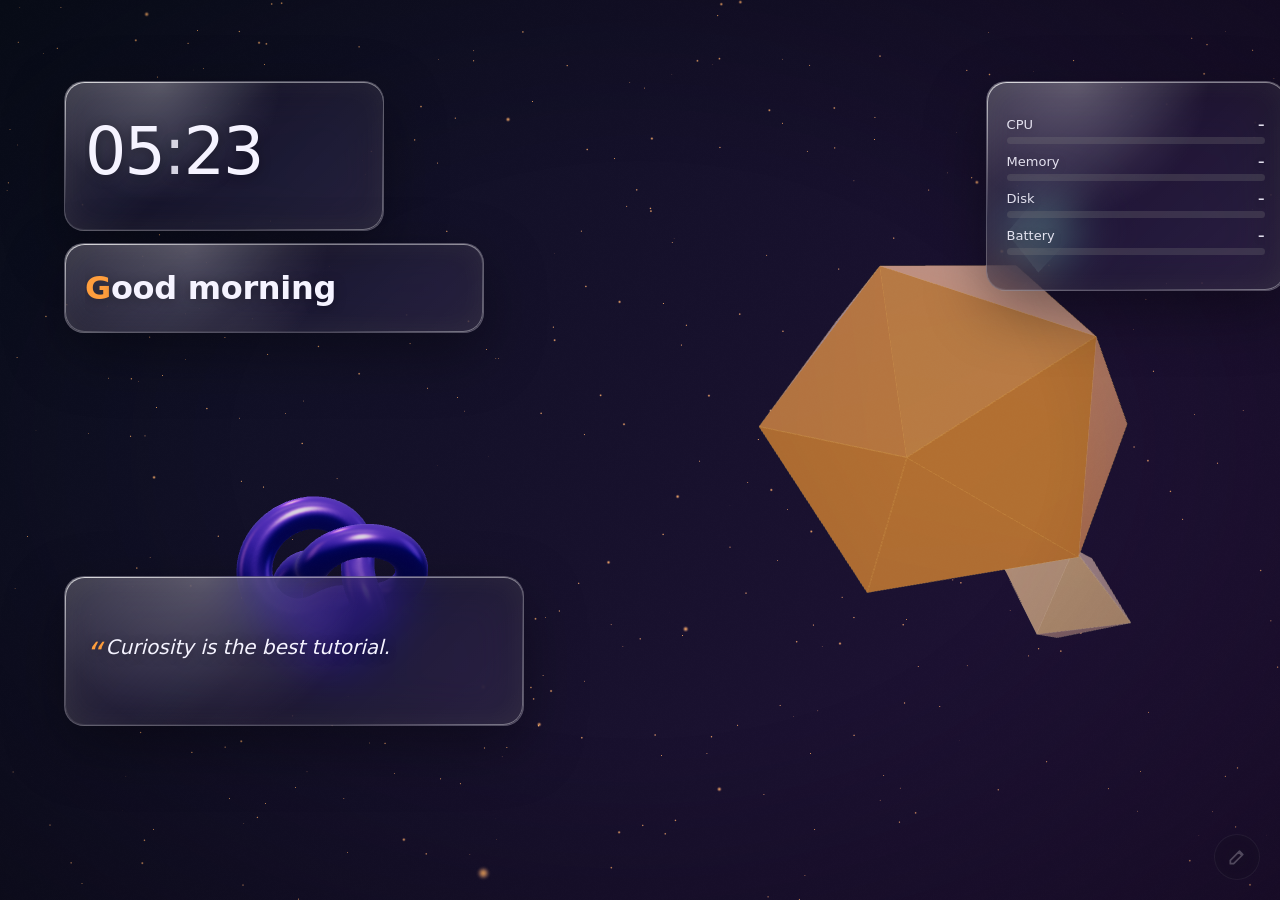
==== web/index.html @ 717458c4 "Deskscape 1.0.0 A live 3D wallpaper for Pop!_OS COSMIC, like Wallpaper Engine: mouse-driven camera, " ====
<!doctype html>
<html lang="en">
<head>
  <meta charset="utf-8">
  <meta name="viewport" content="width=device-width, initial-scale=1">
  <meta http-equiv="Content-Security-Policy" content="default-src 'self'; img-src 'self' blob: data:; media-src 'self' blob:; style-src 'self' 'unsafe-inline'; script-src 'self'; connect-src 'self' blob: data:">
  <title>Deskscape</title>
  <link rel="stylesheet" href="css/deskscape.css">
</head>
<body>
  <div id="bg" aria-hidden="true">
    <div class="blob b1"></div><div class="blob b2"></div><div class="blob b3"></div>
    <video id="bg-video" muted loop playsinline hidden></video>
  </div>
  <canvas id="scene" aria-label="3D desktop scene"></canvas>
  <div id="vignette" aria-hidden="true"></div>
  <div id="grain" aria-hidden="true"></div>
  <main id="widgets" aria-label="Desktop widgets"></main>
  <div id="drawer" hidden></div>

  <button id="edit-button" type="button" title="Customize (Ctrl+E)" aria-label="Customize desktop">
    <svg viewBox="0 0 24 24" aria-hidden="true"><path d="M4 20h4L19 9l-4-4L4 16v4zM14 6l4 4" fill="none" stroke="currentColor" stroke-width="2" stroke-linecap="round" stroke-linejoin="round"/></svg>
  </button>

  <aside id="editor" class="panel" aria-label="Customize" hidden></aside>
  <div id="toast" role="status" aria-live="polite" hidden></div>

  <script type="module" src="js/main.js"></script>
</body>
</html>
---- web/css/deskscape.css ----
:root {
  --font: "Fira Sans", system-ui, sans-serif;
  --font-weight: 300;
  --accent: #ff9e3d;
  --text: #f5f3ff;
  --card: rgba(20, 16, 34, .55);
  --card-solid: rgba(20, 16, 34, .92);
  --blur: 18px;
  --radius: 20px;
  --edge: rgba(255, 255, 255, .16);
  --shadow: 0 20px 60px rgba(0, 0, 0, .35);
  --glow: none;
  --text-shadow: 0 2px 12px rgba(0, 0, 0, .35);
  --icon: 48px;
  --ease: cubic-bezier(.2, .8, .2, 1);

  /* editor panel: fixed palette so it always stays readable, whatever the desktop looks like */
  --ui-bg: rgba(20, 18, 28, .92);
  --ui-raised: #23202e;
  --ui-hover: #2c2839;
  --ui-line: #353046;
  --ui-text: #f1eff7;
  --ui-muted: #b4afc4;
  --ui-accent: #ffa64d;
  --ui-danger: #ff7a7a;
  color-scheme: dark;
}

* { box-sizing: border-box; }
html, body { margin: 0; height: 100%; overflow: hidden; background: transparent; }
body { font-family: var(--font); color: var(--text); user-select: none; -webkit-font-smoothing: antialiased; }
button { font: inherit; }

/* ---- background ------------------------------------------------------------------ */
#bg { position: fixed; inset: 0; z-index: 0; overflow: hidden; }
#bg::after { content: ""; position: absolute; inset: 0; background: rgba(0, 0, 0, var(--dim, 0)); pointer-events: none; }
#bg-video { position: absolute; inset: 0; width: 100%; height: 100%; object-fit: cover; }
.blob { display: none; position: absolute; width: 70vmax; height: 70vmax; border-radius: 50%; filter: blur(90px); opacity: .75; mix-blend-mode: screen; }
#bg[data-type="aurora"] { background: var(--c1); }
#bg[data-type="aurora"] .blob { display: block; animation: drift var(--speed, 28s) ease-in-out infinite alternate; }
#bg[data-type="aurora"] .b1 { background: radial-gradient(circle, var(--c2), transparent 65%); left: -15vmax; top: -30vmax; }
#bg[data-type="aurora"] .b2 { background: radial-gradient(circle, var(--c3), transparent 65%); right: -20vmax; top: -10vmax; animation-delay: calc(var(--speed) / -3); }
#bg[data-type="aurora"] .b3 { background: radial-gradient(circle, var(--c2), transparent 60%); left: 20vmax; bottom: -45vmax; opacity: .45; animation-delay: calc(var(--speed) / -1.5); }
@keyframes drift {
  0% { transform: translate(0, 0) scale(1) rotate(0deg); }
  50% { transform: translate(12vmax, 6vmax) scale(1.15) rotate(25deg); }
  100% { transform: translate(-8vmax, 10vmax) scale(.95) rotate(-15deg); }
}
#bg[data-type="mesh"] { background: linear-gradient(120deg, var(--c1), var(--c2), var(--c3), var(--c1)); background-size: 400% 400%; animation: flow var(--speed, 28s) ease-in-out infinite; }
@keyframes flow { 0% { background-position: 0% 50%; } 50% { background-position: 100% 50%; } 100% { background-position: 0% 50%; } }
#scene { position: fixed; inset: 0; width: 100vw; height: 100vh; z-index: 1; display: block; }
#vignette { position: fixed; inset: 0; z-index: 1; pointer-events: none; background: radial-gradient(ellipse at center, transparent 45%, rgba(0, 0, 0, .9) 100%); }
#grain { position: fixed; inset: -50%; z-index: 1; pointer-events: none; mix-blend-mode: overlay; animation: grain 1s steps(6) infinite; }
@keyframes grain { 0%, 100% { transform: translate(0, 0); } 20% { transform: translate(-3%, 2%); } 40% { transform: translate(2%, -3%); } 60% { transform: translate(-2%, -1%); } 80% { transform: translate(3%, 3%); } }

/* ---- widgets: frame -------------------------------------------------------------- */
#widgets { position: fixed; inset: 0; z-index: 2; pointer-events: none; perspective: 1400px; }
.widget {
  --px: 0px; --py: 0px; --pz: 0px; --rx: 0deg; --ry: 0deg; --crx: 0deg; --cry: 0deg; --gx: 30%; --gy: 0%; --w-accent: var(--accent);
  position: absolute; pointer-events: auto; padding: 18px 20px; display: flex; isolation: isolate;
  transform: translate3d(var(--px), var(--py), var(--pz)) rotateX(calc(var(--rx) + var(--crx))) rotateY(calc(var(--ry) + var(--cry)));
  transform-style: preserve-3d;
  transition: transform .45s var(--ease), box-shadow .3s, outline-color .2s;
  border-radius: var(--radius); text-shadow: var(--text-shadow);
}
.widget.tilting { transition: transform .08s linear; }
.widget[hidden] { display: none; }
.widget.entering { animation: rise .7s var(--ease) both; }
.no-entrance .widget.entering { animation: none; }
@keyframes rise { from { opacity: 0; transform: translate3d(0, 22px, 0) scale(.97); filter: blur(6px); } }
.widget.flash { animation: flash 1.6s ease; }
@keyframes flash { 30% { box-shadow: 0 0 0 3px var(--w-accent), 0 0 50px var(--w-accent); } }

/* card styles */
.card-frosted { background: var(--card); backdrop-filter: blur(var(--blur)) saturate(1.4); -webkit-backdrop-filter: blur(var(--blur)) saturate(1.4); border: 1px solid var(--edge); box-shadow: var(--shadow); }
.card-liquid {
  background: linear-gradient(135deg, rgba(255, 255, 255, .16), rgba(255, 255, 255, .03) 45%, rgba(255, 255, 255, .08)), var(--card);
  backdrop-filter: blur(calc(var(--blur) * 1.4)) saturate(1.9) brightness(1.08); -webkit-backdrop-filter: blur(calc(var(--blur) * 1.4)) saturate(1.9) brightness(1.08);
  box-shadow: var(--shadow), inset 0 1px 0 rgba(255, 255, 255, .45), inset 0 -1px 0 rgba(255, 255, 255, .08), inset 0 0 30px rgba(255, 255, 255, .05);
  border: 1px solid rgba(255, 255, 255, .22);
}
.card-liquid::before {
  content: ""; position: absolute; inset: 0; border-radius: inherit; pointer-events: none; z-index: -1;
  background: radial-gradient(circle at var(--gx) var(--gy), rgba(255, 255, 255, .28), transparent 45%);
  opacity: .8; transition: opacity .3s;
}
.card-liquid::after {
  content: ""; position: absolute; inset: 0; border-radius: inherit; pointer-events: none; padding: 1px;
  background: linear-gradient(140deg, rgba(255, 255, 255, .7), rgba(255, 255, 255, 0) 30%, rgba(255, 255, 255, 0) 70%, rgba(255, 255, 255, .35));
  -webkit-mask: linear-gradient(#000 0 0) content-box, linear-gradient(#000 0 0); -webkit-mask-composite: xor; mask-composite: exclude;
}
.card-solid { background: var(--card-solid); border: 1px solid var(--edge); box-shadow: var(--shadow); }
.card-outline { background: transparent; border: 1.5px solid var(--w-accent); box-shadow: 0 0 22px color-mix(in srgb, var(--w-accent) 25%, transparent); }
.card-neon {
  background: color-mix(in srgb, var(--card) 70%, transparent); border: 1px solid var(--w-accent);
  box-shadow: 0 0 12px var(--w-accent), 0 0 40px color-mix(in srgb, var(--w-accent) 45%, transparent), inset 0 0 18px color-mix(in srgb, var(--w-accent) 30%, transparent);
  backdrop-filter: blur(calc(var(--blur) / 2)); -webkit-backdrop-filter: blur(calc(var(--blur) / 2));
}
.card-clear { padding: 0; background: none; border: 0; box-shadow: none; }
.widget-body { position: relative; width: 100%; height: 100%; display: flex; flex-direction: column; justify-content: center; min-width: 0; overflow: hidden; }
.ico { width: 1.2em; height: 1.2em; display: block; }
.empty { opacity: .7; font-size: 14px; text-align: center; padding: 10px; grid-column: 1 / -1; margin: auto; }

/* ---- time --------------------------------------------------------------------------- */
.widget-clock { container-type: size; }
.widget-clock .widget-body { align-items: flex-start; }
.widget-clock .time { font-size: clamp(28px, 58cqh, 180px); font-weight: var(--font-weight); letter-spacing: -.03em; line-height: 1; font-variant-numeric: tabular-nums; }
.widget-clock .time .colon { animation: blink 2s steps(1) infinite; opacity: .85; }
@keyframes blink { 50% { opacity: .35; } }
.widget-clock .time small { font-size: .42em; opacity: .7; }
.widget-clock .ampm { font-size: 14px; letter-spacing: .25em; color: var(--w-accent); margin-top: 8px; }
.analog { width: 100%; height: 100%; }
.analog circle { fill: none; stroke: currentColor; stroke-opacity: .25; stroke-width: 1.5; }
.analog .tick { stroke: currentColor; stroke-opacity: .6; stroke-width: 1.5; stroke-linecap: round; }
.analog .h, .analog .m { stroke: currentColor; stroke-linecap: round; }
.analog .h { stroke-width: 4; } .analog .m { stroke-width: 2.5; }
.analog .s { stroke: var(--w-accent); stroke-width: 1.2; }
.analog .pin { fill: var(--w-accent); stroke: none; }
.widget-date .date { font-size: 22px; font-weight: 500; letter-spacing: .01em; }
.widget-greeting .greet { font-size: 32px; font-weight: 600; letter-spacing: -.01em; }
.widget-greeting .greet::first-letter { color: var(--w-accent); }
.world { gap: 6px; justify-content: space-evenly; }
.zone { display: grid; grid-template-columns: 1fr auto auto; gap: 10px; align-items: baseline; padding: 6px 0; border-bottom: 1px solid rgba(255, 255, 255, .08); }
.zone:last-child { border-bottom: 0; }
.zone-name { font-size: 14px; opacity: .85; }
.zone-time { font-size: 22px; font-weight: var(--font-weight); font-variant-numeric: tabular-nums; }
.zone-day { font-size: 12px; color: var(--w-accent); width: 30px; text-align: right; }
.cd-label { font-size: 13px; text-transform: uppercase; letter-spacing: .14em; color: var(--w-accent); margin-bottom: 8px; }
.cd-time { display: flex; gap: 14px; font-size: 15px; opacity: .9; font-variant-numeric: tabular-nums; }
.cd-time b { font-size: 34px; font-weight: var(--font-weight); margin-right: 2px; }
.timer { align-items: center; gap: 10px; }
.ring { position: relative; width: min(100%, 150px); aspect-ratio: 1; }
.ring svg { width: 100%; height: 100%; transform: rotate(-90deg); }
.ring-bg, .ring-fg { fill: none; stroke-width: 6; }
.ring-bg { stroke: rgba(127, 127, 127, .22); }
.ring-fg { stroke: var(--w-accent); stroke-linecap: round; stroke-dasharray: 100; transition: stroke-dashoffset 1s linear; filter: drop-shadow(0 0 6px var(--w-accent)); }
.widget-timer.break .ring-fg { stroke: #7ee0a1; filter: drop-shadow(0 0 6px #7ee0a1); }
.ring-text { position: absolute; inset: 0; display: grid; place-content: center; text-align: center; }
.t-left { font-size: 30px; font-weight: var(--font-weight); font-variant-numeric: tabular-nums; }
.t-phase { font-size: 12px; letter-spacing: .2em; text-transform: uppercase; opacity: .7; }
.t-buttons { display: flex; gap: 10px; }
.t-buttons button, .np-buttons button { display: grid; place-items: center; width: 38px; height: 38px; border-radius: 50%; border: 1px solid rgba(255, 255, 255, .2); background: rgba(255, 255, 255, .08); color: inherit; cursor: pointer; transition: background .2s, transform .15s; }
.t-buttons button:hover, .np-buttons button:hover { background: rgba(255, 255, 255, .18); transform: scale(1.06); }
.t-go, .np-play { background: var(--w-accent) !important; color: #170f05 !important; border-color: transparent !important; }

/* ---- info ------------------------------------------------------------------------------ */
.meter { margin: 5px 0; }
.meter[hidden] { display: none; }
.meter-top { display: flex; justify-content: space-between; font-size: 13px; margin-bottom: 5px; opacity: .9; }
.meter-top b, .net-row b { font-weight: 600; font-variant-numeric: tabular-nums; }
.bar, .np-bar { height: 7px; border-radius: 99px; background: rgba(127, 127, 127, .25); overflow: hidden; }
.bar i, .np-bar i { display: block; height: 100%; width: 0; border-radius: inherit; background: linear-gradient(90deg, color-mix(in srgb, var(--w-accent) 60%, #fff), var(--w-accent)); transition: width .8s var(--ease); }
.meter.hot .bar i { background: #ff6b6b; } .meter.low .bar i { background: #ffcc4d; }
.net-row { display: flex; justify-content: space-between; font-size: 13px; margin-top: 8px; opacity: .9; }
.graph-top { display: flex; justify-content: space-between; align-items: baseline; font-size: 13px; margin-bottom: 6px; }
.graph-val { font-size: 18px; font-weight: 600; font-variant-numeric: tabular-nums; }
canvas.graph { width: 100%; flex: 1; min-height: 0; }
.player { flex-direction: row; align-items: center; gap: 14px; }
.np-art { position: relative; flex: none; height: 100%; aspect-ratio: 1; max-height: 92px; border-radius: calc(var(--radius) * .6); overflow: hidden; background: linear-gradient(135deg, var(--w-accent), color-mix(in srgb, var(--w-accent) 30%, #000)); display: grid; place-items: center; box-shadow: 0 8px 24px rgba(0, 0, 0, .35); }
.np-art img { position: absolute; inset: 0; width: 100%; height: 100%; object-fit: cover; }
.np-note { font-size: 30px; color: rgba(255, 255, 255, .85); }
.widget-nowplaying.playing .np-art { animation: breathe 3s ease-in-out infinite; }
@keyframes breathe { 50% { transform: scale(1.04); } }
.np-info { flex: 1; min-width: 0; display: flex; flex-direction: column; gap: 4px; }
.np-title { font-weight: 600; font-size: 16px; white-space: nowrap; overflow: hidden; text-overflow: ellipsis; }
.np-artist { font-size: 13px; opacity: .75; white-space: nowrap; overflow: hidden; text-overflow: ellipsis; }
.np-bar { height: 4px; margin: 6px 0 4px; }
.np-buttons { display: flex; gap: 8px; }
.np-buttons button { width: 32px; height: 32px; }
.widget-moon .widget-body { align-items: center; text-align: center; }
.moon-svg { width: min(100%, 70%); aspect-ratio: 1; filter: drop-shadow(0 0 18px rgba(255, 250, 220, .35)); }
.moon-dark { fill: rgba(120, 120, 140, .25); }
.moon-name { font-weight: 600; margin-top: 6px; }
.moon-pct { font-size: 12px; opacity: .7; }

/* ---- personal -------------------------------------------------------------------------- */
.notes { flex: 1; width: 100%; resize: none; border: 0; background: transparent; color: inherit; font: inherit; font-size: 15px; line-height: 1.55; outline: none; user-select: text; }
.todo { justify-content: flex-start; gap: 8px; }
.todo-title { font-weight: 600; font-size: 16px; color: var(--w-accent); }
.todo-list { list-style: none; margin: 0; padding: 0; flex: 1; overflow-y: auto; scrollbar-width: none; }
.todo-list li { display: flex; align-items: center; gap: 10px; padding: 6px 2px; border-bottom: 1px solid rgba(255, 255, 255, .07); font-size: 14px; }
.todo-list li.done .todo-text { opacity: .45; text-decoration: line-through; }
.todo-list input { accent-color: var(--w-accent); width: 17px; height: 17px; flex: none; }
.todo-text { flex: 1; overflow-wrap: anywhere; }
.todo-del { opacity: 0; border: 0; background: none; color: inherit; cursor: pointer; padding: 2px; }
.todo-list li:hover .todo-del, .todo-del:focus-visible { opacity: .6; }
.todo-add { border: 0; border-top: 1px solid rgba(255, 255, 255, .12); background: transparent; color: inherit; font: inherit; font-size: 14px; padding: 8px 2px 0; outline: none; user-select: text; }
.quote-text { margin: 0; font-size: 20px; line-height: 1.4; font-style: italic; font-weight: var(--font-weight); }
.quote-text::before { content: "“"; color: var(--w-accent); font-size: 1.6em; line-height: 0; vertical-align: -.35em; margin-right: 4px; }
.quote-by { margin-top: 8px; font-size: 13px; opacity: .7; }
.calendar { width: 100%; }
.cal-title { font-weight: 600; margin-bottom: 10px; }
.cal-grid { display: grid; grid-template-columns: repeat(7, 1fr); gap: 4px; text-align: center; font-size: 13px; font-variant-numeric: tabular-nums; }
.cal-grid span { padding: 5px 0; border-radius: 8px; }
.cal-grid .dow { font-size: 11px; opacity: .6; text-transform: uppercase; }
.cal-grid .today { background: var(--w-accent); color: #16121e; font-weight: 700; text-shadow: none; }
.label { width: 100%; line-height: 1.1; overflow-wrap: anywhere; }
.widget-image img { width: 100%; height: 100%; border-radius: calc(var(--radius) * .6); }
.widget-image:not(.card-clear), .widget-slideshow:not(.card-clear) { padding: 8px; }
.slide { position: absolute; inset: 0; width: 100%; height: 100%; border-radius: calc(var(--radius) * .6); opacity: 0; transform: scale(1.04); transition: opacity 1.4s ease, transform 8s linear; }
.slide.on { opacity: 1; transform: scale(1.1); }

/* ---- apps -------------------------------------------------------------------------------- */
.apps { justify-content: flex-start; gap: 10px; }
.app-search, .search-box {
  width: 100%; padding: 10px 14px; border-radius: calc(var(--radius) * .6); border: 1px solid rgba(255, 255, 255, .18);
  background: rgba(0, 0, 0, .22); color: inherit; font: inherit; font-size: 15px; outline: none; transition: border-color .2s, background .2s;
}
.app-search:focus, .search-box:focus-within { border-color: var(--w-accent); background: rgba(0, 0, 0, .3); }
.app-cats, .drawer-cats { display: flex; gap: 6px; overflow-x: auto; scrollbar-width: none; flex: none; }
.app-cat { flex: none; border: 1px solid rgba(255, 255, 255, .15); background: rgba(255, 255, 255, .06); color: inherit; border-radius: 99px; padding: 5px 12px; font-size: 13px; cursor: pointer; transition: background .2s; }
.app-cat:hover { background: rgba(255, 255, 255, .14); }
.app-cat.on { background: var(--w-accent, var(--accent)); color: #160f06; border-color: transparent; font-weight: 600; text-shadow: none; }
.app-grid { display: grid; grid-template-columns: repeat(var(--cols, 5), minmax(0, 1fr)); gap: 6px; overflow-y: auto; min-height: 0; flex: 1; scrollbar-width: thin; padding: 2px; align-content: start; }
.app-list { display: flex; flex-direction: column; gap: 2px; overflow-y: auto; flex: 1; min-height: 0; scrollbar-width: thin; }
.app {
  position: relative; display: flex; flex-direction: column; align-items: center; gap: 6px; padding: 10px 4px; border: 0; border-radius: 14px;
  background: transparent; color: inherit; cursor: pointer; transition: background .15s, transform .2s var(--ease); min-width: 0;
}
.app.row { flex-direction: row; justify-content: flex-start; gap: 12px; padding: 6px 10px; text-align: left; }
.app.row img, .app.row .app-fallback { width: 32px; height: 32px; }
.app:hover, .app:focus-visible { background: rgba(255, 255, 255, .1); outline: none; }
.app:not(.row):hover { transform: translateY(-2px); }
.app:focus-visible { box-shadow: 0 0 0 2px var(--w-accent, var(--accent)); }
.app img, .app-fallback { width: var(--icon); height: var(--icon); object-fit: contain; filter: drop-shadow(0 4px 8px rgba(0, 0, 0, .3)); transition: transform .2s var(--ease); }
.app:hover img { transform: scale(1.08); }
.app-fallback { display: grid; place-items: center; border-radius: 30%; background: linear-gradient(135deg, var(--accent), color-mix(in srgb, var(--accent) 50%, #000)); color: #fff; font-weight: 700; font-size: calc(var(--icon) * .45); text-shadow: none; }
.app-name { font-size: 12px; width: 100%; text-align: center; overflow: hidden; text-overflow: ellipsis; white-space: nowrap; }
.app.row .app-name { text-align: left; font-size: 14px; }
.app-star { position: absolute; top: 4px; right: 4px; width: 20px; height: 20px; display: grid; place-items: center; border-radius: 50%; opacity: 0; color: #ffd166; transition: opacity .15s, transform .15s; }
.app-star .ico { width: 14px; height: 14px; fill: none; stroke: currentColor; stroke-width: 2; }
.app-star.on { opacity: .95; } .app-star.on .ico { fill: currentColor; }
.app:hover .app-star { opacity: .9; }
.app-star:hover { transform: scale(1.2); }
.app.row .app-star { position: static; margin-left: auto; }
.app.launching img { animation: pop .6s ease; }
@keyframes pop { 30% { transform: scale(1.3); } 60% { transform: scale(.9); } }
.favorites { flex-direction: row; align-items: center; justify-content: center; gap: 8px; }
.favorites .app { padding: 8px; }
.widget-dock { padding: 10px 14px; border-radius: 26px; }
.dock { flex-direction: row; align-items: flex-end; justify-content: center; gap: 4px; overflow: visible; }
.dock .app { --mag: 1; padding: 4px; transform-origin: bottom center; transform: scale(var(--mag)) translateY(calc((var(--mag) - 1) * -14px)); transition: transform .18s var(--ease); }
.dock .app:hover { background: transparent; }
.dock .app img, .dock .app-fallback { width: var(--dock-icon); height: var(--dock-icon); }
.app-tip { position: absolute; bottom: calc(100% + 8px); left: 50%; transform: translateX(-50%); padding: 4px 10px; border-radius: 8px; background: rgba(15, 12, 22, .9); color: #fff; font-size: 12px; white-space: nowrap; opacity: 0; pointer-events: none; transition: opacity .15s; text-shadow: none; }
.dock .app:hover .app-tip { opacity: 1; }
.dock-sep { width: 1px; align-self: stretch; margin: 8px 6px; background: rgba(255, 255, 255, .2); }
.drawer-ico { width: var(--dock-icon); height: var(--dock-icon); border-radius: 28%; display: grid; place-items: center; background: rgba(255, 255, 255, .12); border: 1px solid rgba(255, 255, 255, .2); }
.drawer-ico .ico { width: 45%; height: 45%; }
.search { justify-content: flex-start; overflow: visible; }
.search-box { display: flex; align-items: center; gap: 10px; padding: 0 14px; height: 100%; max-height: 52px; }
.search-box .ico { opacity: .7; flex: none; }
.search-box input { flex: 1; border: 0; background: none; color: inherit; font: inherit; font-size: 16px; outline: none; user-select: text; min-width: 0; height: 100%; }
.widget-search { overflow: visible; z-index: 3; }
.search-results { position: absolute; top: calc(100% + 8px); left: 0; right: 0; padding: 6px; border-radius: calc(var(--radius) * .7); background: var(--card-solid); backdrop-filter: blur(var(--blur)); border: 1px solid var(--edge); box-shadow: var(--shadow); }
.search-results[hidden] { display: none; }
.web-search { font-size: 14px; opacity: .85; }
.links { display: grid; grid-template-columns: repeat(auto-fill, minmax(120px, 1fr)); gap: 8px; align-content: center; }
.link { display: flex; align-items: center; gap: 10px; padding: 8px 10px; border-radius: 12px; border: 1px solid rgba(255, 255, 255, .1); background: rgba(255, 255, 255, .06); color: inherit; cursor: pointer; transition: background .2s, transform .2s var(--ease); text-align: left; min-width: 0; }
.link:hover { background: rgba(255, 255, 255, .14); transform: translateY(-2px); }
.link-dot { flex: none; width: 26px; height: 26px; border-radius: 8px; display: grid; place-items: center; background: var(--w-accent); color: #170f05; font-weight: 700; font-size: 13px; text-shadow: none; }
.link-label { font-size: 13px; overflow: hidden; text-overflow: ellipsis; white-space: nowrap; }

/* ---- app drawer ------------------------------------------------------------------------------ */
#drawer { position: fixed; inset: 0; z-index: 8; display: grid; place-items: center; background: rgba(5, 4, 10, .25); backdrop-filter: blur(0px); -webkit-backdrop-filter: blur(0px); opacity: 0; transition: opacity .22s ease, backdrop-filter .3s ease; }
#drawer.shown { opacity: 1; backdrop-filter: blur(28px) saturate(1.3); -webkit-backdrop-filter: blur(28px) saturate(1.3); }
#drawer[hidden] { display: none; }
.drawer-panel { width: min(1100px, 92vw); height: min(760px, 84vh); display: flex; flex-direction: column; gap: 14px; padding: 26px; border-radius: 28px; background: rgba(20, 16, 30, .45); border: 1px solid rgba(255, 255, 255, .18); box-shadow: 0 40px 120px rgba(0, 0, 0, .5), inset 0 1px 0 rgba(255, 255, 255, .25); transform: scale(.97) translateY(10px); transition: transform .3s var(--ease); font-family: var(--font); color: var(--text); }
#drawer.shown .drawer-panel { transform: none; }
.drawer-top { display: flex; gap: 12px; }
.drawer-top input { flex: 1; font: inherit; font-size: 20px; padding: 14px 18px; border-radius: 16px; border: 1px solid rgba(255, 255, 255, .2); background: rgba(0, 0, 0, .25); color: inherit; outline: none; user-select: text; }
.drawer-top input:focus { border-color: var(--accent); }
.drawer-close { border: 1px solid rgba(255, 255, 255, .2); background: rgba(255, 255, 255, .08); color: inherit; border-radius: 14px; padding: 0 18px; cursor: pointer; }
.drawer-close:hover { background: rgba(255, 255, 255, .16); }
.drawer-grid { flex: 1; overflow-y: auto; display: grid; grid-template-columns: repeat(auto-fill, minmax(112px, 1fr)); gap: 8px; align-content: start; scrollbar-width: thin; padding: 4px; }
.drawer-app { display: flex; flex-direction: column; align-items: center; gap: 8px; padding: 14px 6px; border: 0; border-radius: 18px; background: transparent; color: inherit; cursor: pointer; animation: rise .45s var(--ease) both; transition: background .15s; }
.drawer-app:hover, .drawer-app:focus-visible { background: rgba(255, 255, 255, .1); outline: none; }
.drawer-app:focus-visible { box-shadow: 0 0 0 2px var(--accent); }
.drawer-app img, .drawer-app .app-fallback { width: 64px; height: 64px; object-fit: contain; filter: drop-shadow(0 6px 12px rgba(0, 0, 0, .35)); transition: transform .2s var(--ease); --icon: 64px; }
.drawer-app:hover img { transform: scale(1.08) translateY(-2px); }
.drawer-name { font-size: 13px; text-align: center; max-width: 100%; overflow: hidden; text-overflow: ellipsis; white-space: nowrap; }

/* ---- edit mode --------------------------------------------------------------------------------- */
#widgets.editing .widget { cursor: move; outline: 2px dashed rgba(255, 255, 255, .35); outline-offset: 4px; }
#widgets.editing .widget.selected { outline: 2px solid var(--ui-accent); }
#widgets.editing .widget * { pointer-events: none; }
#widgets.editing .resize-handle { pointer-events: auto; }
.resize-handle { position: absolute; right: -8px; bottom: -8px; width: 18px; height: 18px; border-radius: 50%; background: var(--ui-accent); border: 3px solid #17151f; cursor: nwse-resize; z-index: 2; }

#edit-button {
  position: fixed; right: 20px; bottom: 20px; z-index: 5; width: 46px; height: 46px; border-radius: 50%; display: grid; place-items: center;
  border: 1px solid rgba(255, 255, 255, .22); background: rgba(20, 18, 28, .5); color: #fff; cursor: pointer;
  backdrop-filter: blur(12px); opacity: .25; transition: opacity .2s, transform .2s var(--ease);
}
#edit-button:hover, #edit-button:focus-visible { opacity: 1; transform: scale(1.08) rotate(-8deg); outline: 2px solid var(--ui-accent); outline-offset: 2px; }
#edit-button svg { width: 20px; height: 20px; }
#edit-button[hidden] { display: none; }

/* ---- editor panel ------------------------------------------------------------------------------- */
.panel {
  position: fixed; top: 16px; right: 16px; bottom: 16px; width: min(400px, calc(100vw - 32px)); z-index: 10;
  display: flex; flex-direction: column; background: var(--ui-bg); color: var(--ui-text);
  backdrop-filter: blur(30px) saturate(1.3); -webkit-backdrop-filter: blur(30px) saturate(1.3);
  border: 1px solid var(--ui-line); border-radius: 20px; box-shadow: 0 30px 80px rgba(0, 0, 0, .55), inset 0 1px 0 rgba(255, 255, 255, .08);
  font-family: "Fira Sans", system-ui, sans-serif; font-size: 14px; user-select: none; text-shadow: none;
  animation: slide-in .3s var(--ease);
}
@keyframes slide-in { from { transform: translateX(30px); opacity: 0; } }
.panel[hidden] { display: none; }
.panel-head { display: flex; align-items: center; justify-content: space-between; padding: 16px 18px 10px; }
.panel-head h2 { margin: 0; font-size: 19px; font-weight: 600; letter-spacing: -.01em; }
.panel-head h2 span { color: var(--ui-accent); }
.tabs { display: flex; gap: 4px; padding: 4px; margin: 0 14px; border-radius: 12px; background: rgba(0, 0, 0, .25); overflow-x: auto; scrollbar-width: none; }
.tab { flex: 1 0 auto; background: none; border: 0; color: var(--ui-muted); padding: 8px 10px; border-radius: 9px; cursor: pointer; font-size: 13px; transition: background .2s, color .2s; }
.tab[aria-selected="true"] { color: var(--ui-text); background: var(--ui-raised); box-shadow: 0 2px 8px rgba(0, 0, 0, .3); }
.tab:hover { color: var(--ui-text); }
.panel-body { flex: 1; overflow-y: auto; padding: 6px 18px 18px; scrollbar-width: thin; scrollbar-color: var(--ui-line) transparent; }
.panel-foot { padding: 10px 18px; font-size: 12px; color: var(--ui-muted); border-top: 1px solid var(--ui-line); }
.group { padding: 14px 0 8px; border-bottom: 1px solid var(--ui-line); }
.group:last-of-type { border-bottom: 0; }
.group h3 { margin: 0 0 10px; font-size: 11.5px; text-transform: uppercase; letter-spacing: .1em; color: var(--ui-muted); font-weight: 600; }
.row { display: flex; align-items: center; justify-content: space-between; gap: 12px; margin: 8px 0; min-height: 30px; }
.row > label, .row > span { flex: 1; }
.row.range { display: block; }
.range-top { display: flex; justify-content: space-between; margin-bottom: 4px; }
.range-top output { color: var(--ui-muted); font-variant-numeric: tabular-nums; font-size: 13px; }
.panel input[type="range"] { width: 100%; accent-color: var(--ui-accent); }
.panel input[type="checkbox"] {
  appearance: none; -webkit-appearance: none; width: 38px; height: 22px; border-radius: 99px; background: var(--ui-line); position: relative; cursor: pointer; flex: none; transition: background .2s; margin: 0;
}
.panel input[type="checkbox"]::after { content: ""; position: absolute; top: 3px; left: 3px; width: 16px; height: 16px; border-radius: 50%; background: #fff; transition: transform .2s var(--ease); box-shadow: 0 1px 3px rgba(0, 0, 0, .4); }
.panel input[type="checkbox"]:checked { background: var(--ui-accent); }
.panel input[type="checkbox"]:checked::after { transform: translateX(16px); }
.panel input[type="checkbox"]:disabled { opacity: .4; }
.panel select, .panel input[type="text"], .panel input[type="search"], .panel input[type="url"], .panel input[type="datetime-local"], .panel textarea {
  background: var(--ui-raised); color: var(--ui-text); border: 1px solid var(--ui-line); border-radius: 9px; padding: 7px 10px; font: inherit; max-width: 60%;
}
.panel input[type="search"] { max-width: none; width: 100%; }
.panel input[type="color"] { width: 44px; height: 28px; padding: 0; border: 1px solid var(--ui-line); border-radius: 9px; background: none; cursor: pointer; }
.panel :focus-visible { outline: 2px solid var(--ui-accent); outline-offset: 2px; }
.toggle { cursor: pointer; }
.btn { background: var(--ui-raised); color: var(--ui-text); border: 1px solid var(--ui-line); border-radius: 10px; padding: 8px 13px; font: inherit; cursor: pointer; transition: background .15s, border-color .15s, transform .1s; }
.btn:hover { background: var(--ui-hover); border-color: var(--ui-muted); }
.btn:active { transform: scale(.97); }
.btn.primary { background: var(--ui-accent); color: #1b1307; border-color: transparent; font-weight: 600; }
.btn.primary:hover { filter: brightness(1.08); }
.btn.danger { color: var(--ui-danger); }
.btn.upload { display: inline-block; position: relative; overflow: hidden; margin: 6px 0; }
.btn.upload input { position: absolute; inset: 0; opacity: 0; cursor: pointer; }
.actions { flex-wrap: wrap; justify-content: flex-start; gap: 8px; padding-top: 12px; }
.add-row select { flex: 1; max-width: none; }
.item-list, .check-list { list-style: none; margin: 8px 0; padding: 0; display: flex; flex-direction: column; gap: 4px; }
.check-list { max-height: 260px; overflow-y: auto; }
.item { width: 100%; text-align: left; background: transparent; border: 1px solid transparent; color: var(--ui-text); padding: 9px 11px; border-radius: 10px; cursor: pointer; transition: background .15s; }
.item:hover { background: var(--ui-raised); }
.item.active { background: var(--ui-raised); border-color: var(--ui-accent); }
.item.hidden-item { color: var(--ui-muted); text-decoration: line-through; }
.item-list .empty { color: var(--ui-muted); }
.hint { color: var(--ui-muted); font-size: 12.5px; line-height: 1.5; margin: 6px 0; }
.warn { color: #ffd27a; font-size: 12.5px; line-height: 1.5; }
.note { padding: 10px 12px; border-radius: 10px; background: rgba(255, 166, 77, .1); border: 1px solid rgba(255, 166, 77, .3); color: var(--ui-text); font-size: 12.5px; line-height: 1.5; margin: 6px 0 10px; }
.json { width: 100%; max-width: none !important; height: 110px; font-family: "Fira Mono", monospace !important; font-size: 11px !important; user-select: text; }
.preset-grid { display: grid; grid-template-columns: 1fr 1fr; gap: 10px; }
.preset {
  display: flex; flex-direction: column; gap: 0; padding: 0; overflow: hidden; text-align: left; cursor: pointer;
  background: var(--ui-raised); color: var(--ui-text); border: 1px solid var(--ui-line); border-radius: 14px; transition: transform .2s var(--ease), border-color .2s, box-shadow .2s;
}
.preset:hover { transform: translateY(-2px); border-color: var(--ui-muted); box-shadow: 0 10px 24px rgba(0, 0, 0, .35); }
.preset-thumb { height: 84px; position: relative; overflow: hidden; }
.preset-thumb .tb-screen { position: absolute; inset: 0; background: none; border: 0; border-radius: 0; }
.preset-sound { position: absolute; left: 8px; top: 6px; font-size: 10.5px; padding: 2px 7px; border-radius: 99px; background: rgba(0, 0, 0, .45); color: #fff; backdrop-filter: blur(6px); }
.preset:active { transform: scale(.98); }
.preset-thumb i { position: absolute; right: 10px; bottom: 10px; width: 18px; height: 18px; border-radius: 50%; box-shadow: 0 0 14px currentColor; }
.preset-name { padding: 8px 10px 0; font-weight: 600; font-size: 13.5px; }
.preset-tag { padding: 2px 10px 10px; color: var(--ui-muted); font-size: 11.5px; line-height: 1.35; }
.segmented { display: flex; gap: 4px; padding: 3px; border-radius: 10px; background: rgba(0, 0, 0, .25); }
.segmented button { flex: 1; border: 0; background: none; color: var(--ui-muted); padding: 6px 8px; border-radius: 8px; cursor: pointer; font-size: 12.5px; }
.segmented button[aria-pressed="true"] { background: var(--ui-raised); color: var(--ui-text); box-shadow: 0 2px 6px rgba(0, 0, 0, .3); }
.mini-list { display: flex; flex-direction: column; gap: 6px; margin: 6px 0; }
.mini-row { display: flex; gap: 6px; align-items: center; }
.mini-row input { flex: 1; max-width: none !important; min-width: 0; }
.mini-row .btn { padding: 6px 9px; }
.thumbs { display: flex; flex-wrap: wrap; gap: 6px; }
.thumbs figure { margin: 0; position: relative; width: 64px; height: 44px; border-radius: 8px; overflow: hidden; }
.thumbs img { width: 100%; height: 100%; object-fit: cover; }
.thumbs button { position: absolute; top: 2px; right: 2px; border: 0; border-radius: 50%; width: 18px; height: 18px; font-size: 11px; line-height: 1; background: rgba(0, 0, 0, .7); color: #fff; cursor: pointer; }

/* switching presets: a quick fade through black */
#bg, #scene, #widgets { transition: opacity .28s ease, filter .28s ease; }
body.switching #bg, body.switching #scene, body.switching #widgets { opacity: 0; filter: blur(6px); }

/* taskbar layouts: a tiny screen with its bars */
.tb-screen { position: relative; height: 70px; --s: 1; border-radius: 10px; background: linear-gradient(135deg, #2a2340, #11283a); border: 1px solid var(--ui-line); overflow: hidden; }
.tb-bar { position: absolute; display: flex; justify-content: space-between; align-items: center; gap: 3px; padding: 0 4px; background: rgba(30, 28, 42, .95); border-radius: var(--r, 0); box-shadow: 0 0 0 1px rgba(255, 255, 255, .28), 0 2px 6px rgba(0, 0, 0, .4); }
.tb-top, .tb-bottom { height: var(--thick); left: 30%; right: 30%; }
.tb-left, .tb-right { width: var(--thick); top: 22%; bottom: 22%; flex-direction: column; padding: 3px 0; }
.tb-top { top: 0; } .tb-bottom { bottom: 0; } .tb-left { left: 0; } .tb-right { right: 0; }
.tb-stretch.tb-top, .tb-stretch.tb-bottom { left: 0; right: 0; }
.tb-stretch.tb-left, .tb-stretch.tb-right { top: 0; bottom: 0; }
.tb-float.tb-top { top: 3px; } .tb-float.tb-bottom { bottom: 3px; } .tb-float.tb-left { left: 3px; } .tb-float.tb-right { right: 3px; }
.tb-float.tb-stretch.tb-top, .tb-float.tb-stretch.tb-bottom { left: 3px; right: 3px; }
.tb-float.tb-stretch.tb-left, .tb-float.tb-stretch.tb-right { top: 3px; bottom: 3px; }
.tb-hidden { opacity: .35 !important; outline: 1px dashed rgba(255, 255, 255, .5); background: transparent !important; }
.tb-zone { display: flex; gap: 2px; align-items: center; }
.tb-left .tb-zone, .tb-right .tb-zone { flex-direction: column; }
.tb-zone i { width: 4px; height: 4px; border-radius: 1.5px; background: rgba(255, 255, 255, .85); }
.tb-bar[data-light] .tb-zone i { background: rgba(0, 0, 0, .6); }
.tb-now { display: flex; flex-direction: column; gap: 4px; margin-bottom: 12px; }
.tb-now .tb-screen { height: 110px; }
.tb-card .tb-screen { border: 0; border-radius: 0; }
.applets { margin-top: 12px; }
.applets h4, .pinned h4 { margin: 0 0 6px; font-size: 12.5px; font-weight: 600; color: var(--ui-text); }
.zone { display: flex; gap: 8px; align-items: flex-start; padding: 6px 0; border-top: 1px dashed var(--ui-line); }
.zone-label { flex: 0 0 52px; font-size: 12px; color: var(--ui-muted); padding-top: 5px; }
.chips { display: flex; flex-wrap: wrap; gap: 5px; flex: 1; }
.chip { display: inline-flex; align-items: center; gap: 2px; padding: 2px 3px 2px 2px; border-radius: 99px; background: var(--ui-raised); border: 1px solid var(--ui-line); font-size: 12px; }
.chip > span { padding: 0 4px; }
.chip-empty { font-size: 12px; color: var(--ui-muted); font-style: italic; padding-top: 5px; }
.btn.chip-btn { padding: 1px 6px; border-radius: 99px; border: 0; background: transparent; color: var(--ui-muted); font-size: 13px; line-height: 1.3; }
.btn.chip-btn:hover:not(:disabled) { background: var(--ui-hover); color: var(--ui-text); }
.btn.chip-btn:disabled { opacity: .3; cursor: default; }
.pin-list { list-style: none; margin: 6px 0; padding: 0; display: flex; flex-direction: column; gap: 3px; }
.pin-list li { display: flex; align-items: center; gap: 8px; padding: 4px 6px; border-radius: 10px; background: var(--ui-raised); }
.pin-list li.empty { background: none; color: var(--ui-muted); }
.pin-list img { width: 22px; height: 22px; }
.pin-list li > span { flex: 1; font-size: 13px; }

/* online library */
.lib-grid { display: grid; grid-template-columns: 1fr 1fr; gap: 8px; margin: 10px 0; }
.lib-item { position: relative; display: flex; flex-direction: column; padding: 0; overflow: hidden; border-radius: 12px; border: 1px solid var(--ui-line); background: var(--ui-raised); color: var(--ui-text); cursor: pointer; text-align: left; transition: transform .2s var(--ease), border-color .2s; }
.lib-item:hover { transform: translateY(-2px); border-color: var(--ui-muted); }
.lib-item img { width: 100%; aspect-ratio: 16 / 9; object-fit: cover; background: #15131d; display: block; }
.lib-name { padding: 6px 8px 8px; font-size: 12px; line-height: 1.3; }
.lib-item.busy { pointer-events: none; }
.lib-item.busy::after { content: "Downloading…"; position: absolute; inset: 0; display: grid; place-items: center; background: rgba(10, 8, 16, .7); font-size: 12px; }
.preset-thumb img { position: absolute; inset: 0; width: 100%; height: 100%; object-fit: cover; }
.preset-badge { position: absolute; right: 8px; top: 6px; font-size: 10.5px; padding: 2px 7px; border-radius: 99px; background: rgba(0, 0, 0, .5); color: #fff; }

#toast {
  position: fixed; left: 50%; bottom: 32px; transform: translateX(-50%); z-index: 20; padding: 11px 20px; border-radius: 99px;
  background: rgba(20, 18, 28, .9); backdrop-filter: blur(14px); color: var(--ui-text); border: 1px solid var(--ui-line); font: 14px "Fira Sans", system-ui, sans-serif;
  box-shadow: 0 10px 30px rgba(0, 0, 0, .4); text-shadow: none;
}
#toast.pop { animation: toast .35s var(--ease); }
#toast[hidden] { display: none; }
@keyframes toast { from { opacity: 0; transform: translate(-50%, 12px) scale(.96); } }

.reduce-motion *, .reduce-motion *::before, .reduce-motion *::after { animation: none !important; transition: none !important; }
@media (prefers-reduced-motion: reduce) { .panel, #toast { animation: none; } }

/* paused while a window covers the desktop: nothing moves, nothing redraws */
body.paused #bg, body.paused #bg *, body.paused .widget, body.paused .widget * { animation-play-state: paused !important; }

/* taking a picture for the lock screen */
.snapshot #editor, .snapshot #toast, .snapshot #edit-button, .snapshot #drawer { display: none !important; }
.snapshot-no-widgets #widgets { display: none !important; }
.snapshot #widgets .widget { outline: none !important; }
.snapshot #widgets .resize-handle { display: none !important; }
#bg[data-type="panorama"] { background: #000; }
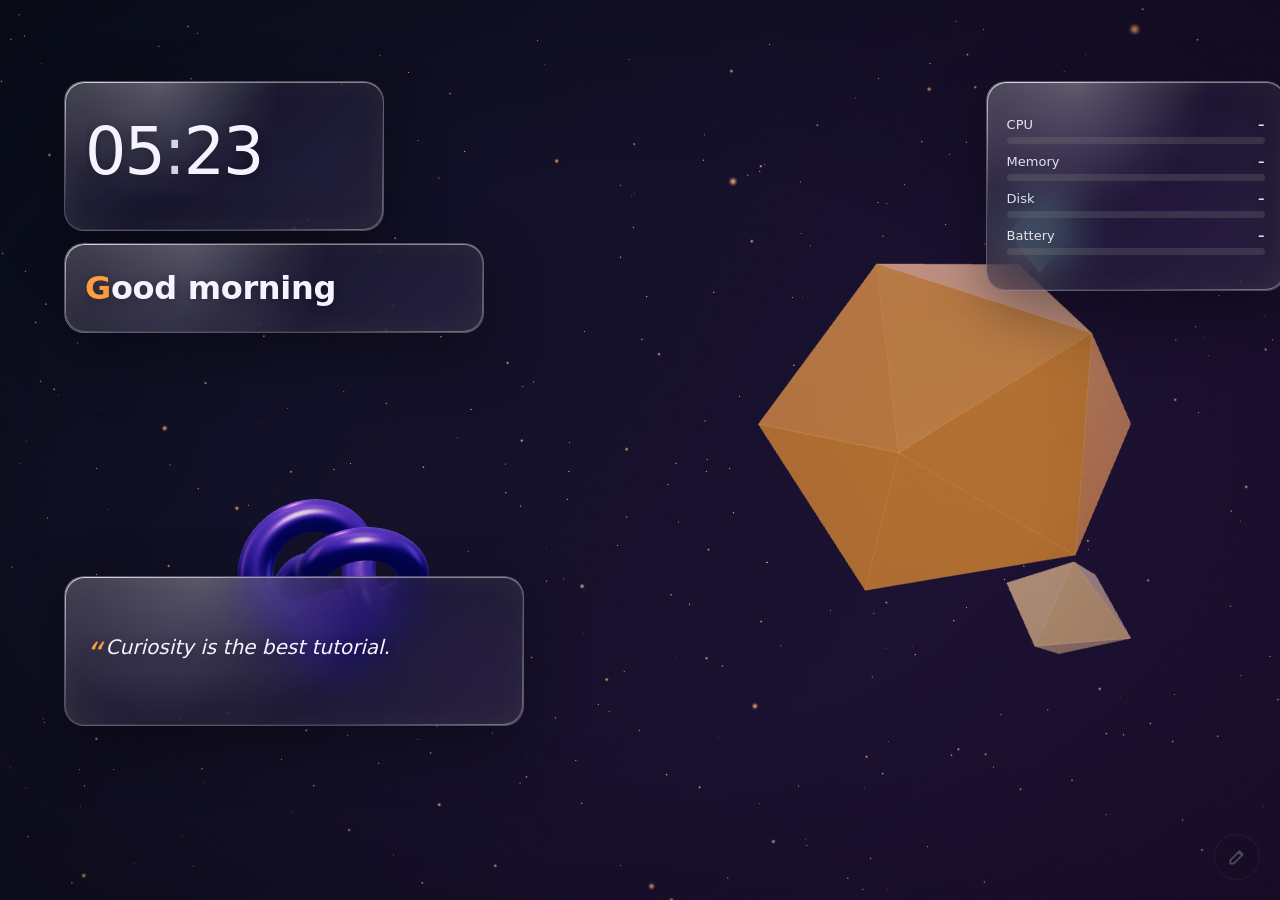
==== commit 9b0b8612: "Deskscape 1.1.0: quick actions, your own sounds, flower fields - Right-click the desktop for quick a" ====
--- a/web/index.html
+++ b/web/index.html
@@ -24,6 +24,11 @@
 
   <aside id="editor" class="panel" aria-label="Customize" hidden></aside>
   <div id="toast" role="status" aria-live="polite" hidden></div>
+  <div id="quickmenu" class="quickmenu"></div>
+  <div id="arrange-bar" role="toolbar" aria-label="Moving widgets" hidden>
+    <span>Drag widgets to move them · drag the orange corner to resize · hold Shift to snap</span>
+    <button type="button">Done</button>
+  </div>
 
   <script type="module" src="js/main.js"></script>
 </body>
--- a/web/css/deskscape.css
+++ b/web/css/deskscape.css
@@ -457,3 +457,50 @@
 .snapshot #widgets .widget { outline: none !important; }
 .snapshot #widgets .resize-handle { display: none !important; }
 #bg[data-type="panorama"] { background: #000; }
+
+/* ---- right-click quick menu -------------------------------------------------------- */
+.quickmenu {
+  position: fixed; z-index: 30; min-width: 230px; padding: 6px; border-radius: 14px;
+  background: rgba(22, 20, 30, .94); backdrop-filter: blur(24px) saturate(1.3); -webkit-backdrop-filter: blur(24px) saturate(1.3);
+  border: 1px solid var(--ui-line); box-shadow: 0 18px 50px rgba(0, 0, 0, .5); color: var(--ui-text);
+  font: 13.5px "Fira Sans", system-ui, sans-serif; text-shadow: none; animation: qm-in .14s var(--ease);
+}
+.quickmenu[hidden] { display: none; }
+@keyframes qm-in { from { transform: translateY(-4px) scale(.98); } }
+.qm-title { padding: 6px 10px 4px; font-size: 11px; text-transform: uppercase; letter-spacing: .08em; color: var(--ui-muted); }
+.qm-item { position: relative; display: flex; align-items: center; justify-content: space-between; gap: 18px; width: 100%; padding: 8px 10px; border: 0; border-radius: 9px; background: none; color: inherit; font: inherit; text-align: left; cursor: pointer; }
+.qm-item:hover, .qm-item:focus-visible { background: var(--ui-hover); outline: none; }
+.qm-item.danger { color: var(--ui-danger); }
+.qm-hint { color: var(--ui-muted); font-size: 12px; }
+.qm-item.has-sub::after { content: "›"; color: var(--ui-muted); font-size: 16px; line-height: 1; }
+.qm-sep { height: 1px; margin: 5px 6px; background: var(--ui-line); }
+.qm-sub {
+  display: none; position: absolute; left: calc(100% + 4px); top: -6px; min-width: 200px; max-height: 70vh; overflow-y: auto; padding: 6px;
+  border-radius: 14px; background: rgba(22, 20, 30, .97); border: 1px solid var(--ui-line); box-shadow: 0 18px 50px rgba(0, 0, 0, .5);
+}
+.qm-item.has-sub:hover > .qm-sub, .qm-item.has-sub.open > .qm-sub, .qm-item.has-sub:focus-within > .qm-sub { display: block; }
+
+/* ---- moving widgets on the desktop ---------------------------------------------------- */
+#arrange-bar {
+  position: fixed; z-index: 25; top: 18px; left: 50%; transform: translateX(-50%); display: flex; align-items: center; gap: 14px;
+  padding: 8px 8px 8px 18px; border-radius: 99px; background: rgba(22, 20, 30, .92); border: 1px solid var(--ui-line);
+  backdrop-filter: blur(20px); color: var(--ui-text); font: 13.5px "Fira Sans", system-ui, sans-serif; box-shadow: 0 12px 34px rgba(0, 0, 0, .45);
+  animation: arrange-in .3s var(--ease); text-shadow: none;
+}
+@keyframes arrange-in { from { transform: translate(-50%, -12px); } }
+#arrange-bar[hidden] { display: none; }
+#arrange-bar button { border: 0; border-radius: 99px; padding: 7px 16px; background: var(--ui-accent); color: #1b1307; font: 600 13.5px "Fira Sans", system-ui, sans-serif; cursor: pointer; }
+.widget.dragging { transition: none !important; cursor: grabbing; z-index: 5; outline: 2px solid var(--ui-accent); outline-offset: 4px; }
+.snapshot #arrange-bar, .snapshot #quickmenu { display: none !important; }
+
+/* ---- settings bits ------------------------------------------------------------------------ */
+.status-line { margin: 4px 0 10px; padding: 8px 10px; border-radius: 10px; background: rgba(255, 255, 255, .05); font-size: 12.5px; color: var(--ui-text); }
+.own-sound { gap: 10px; }
+.own-name { display: flex; flex-direction: column; gap: 1px; }
+.own-name small { margin: 0; font-size: 11.5px; }
+.own-tools { display: flex; align-items: center; gap: 4px; flex: none; }
+.own-tools .btn.upload { margin: 0; padding: 6px 11px; }
+.my-look { position: relative; padding: 0; }
+.my-look-pick { display: flex; flex-direction: column; width: 100%; padding: 0; border: 0; background: none; color: inherit; text-align: left; cursor: pointer; font: inherit; }
+.my-look-del { position: absolute; top: 6px; right: 6px; width: 24px; height: 24px; padding: 0; border-radius: 50%; border: 0; background: rgba(0, 0, 0, .55); color: #fff; cursor: pointer; opacity: 0; transition: opacity .15s; }
+.my-look:hover .my-look-del, .my-look-del:focus-visible { opacity: 1; }
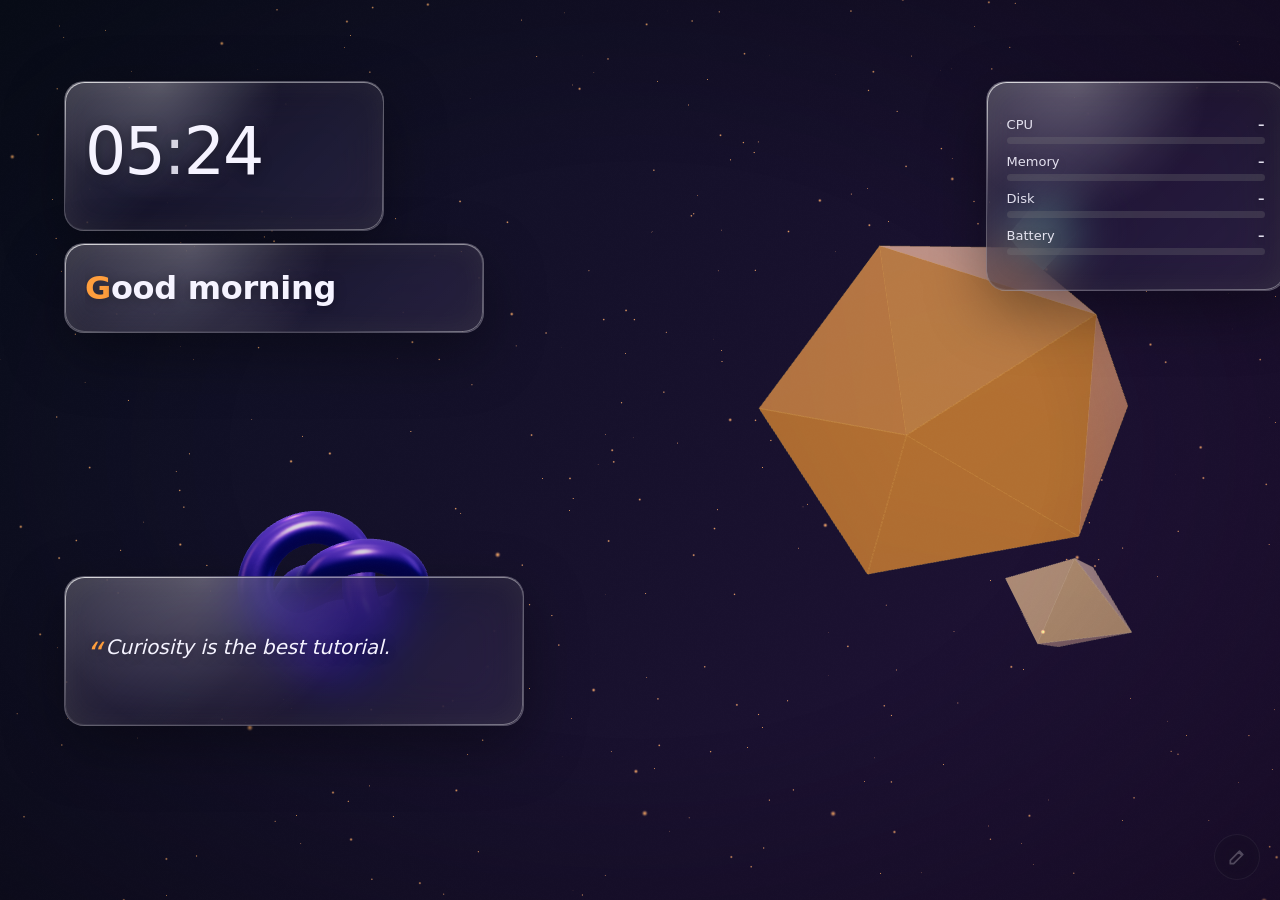
==== commit b9feb832: "Deskscape 1.2.0 A live 3D wallpaper for Pop!_OS COSMIC, like Wallpaper Engine: mouse-driven camera, " ====
--- a/web/index.html
+++ b/web/index.html
@@ -24,6 +24,7 @@
 
   <aside id="editor" class="panel" aria-label="Customize" hidden></aside>
   <div id="toast" role="status" aria-live="polite" hidden></div>
+  <div id="lock-overlay" aria-hidden="true"><div class="lo-dim"></div><p class="lo-msg"></p></div>
   <div id="quickmenu" class="quickmenu"></div>
   <div id="arrange-bar" role="toolbar" aria-label="Moving widgets" hidden>
     <span>Drag widgets to move them · drag the orange corner to resize · hold Shift to snap</span>
--- a/web/css/deskscape.css
+++ b/web/css/deskscape.css
@@ -504,3 +504,20 @@
 .my-look-pick { display: flex; flex-direction: column; width: 100%; padding: 0; border: 0; background: none; color: inherit; text-align: left; cursor: pointer; font: inherit; }
 .my-look-del { position: absolute; top: 6px; right: 6px; width: 24px; height: 24px; padding: 0; border-radius: 50%; border: 0; background: rgba(0, 0, 0, .55); color: #fff; cursor: pointer; opacity: 0; transition: opacity .15s; }
 .my-look:hover .my-look-del, .my-look-del:focus-visible { opacity: 1; }
+
+/* ---- lock screen: the overlay used when taking the picture, and the preview ------------ */
+#lock-overlay { display: none; }
+.snapshot #lock-overlay { display: flex; position: fixed; inset: 0; z-index: 40; pointer-events: none; flex-direction: column; justify-content: flex-end; align-items: center; padding: 9vh 8vw; }
+#lock-overlay[data-pos="top"] { justify-content: flex-start; }
+#lock-overlay[data-pos="middle"] { justify-content: center; }
+#lock-overlay .lo-dim { position: absolute; inset: 0; background: rgba(0, 0, 0, var(--dim, 0)); }
+#lock-overlay .lo-msg { position: relative; margin: 0; max-width: 70vw; text-align: center; font: 300 clamp(22px, 3.2vw, 54px) var(--font); color: #fff; text-shadow: 0 2px 18px rgba(0, 0, 0, .55); }
+#lock-overlay .lo-msg:empty { display: none; }
+.lock-preview { position: relative; aspect-ratio: 16 / 9; margin: 8px 0 12px; border-radius: 12px; overflow: hidden; border: 1px solid var(--ui-line); background: linear-gradient(135deg, #2a2340, #11283a); color: #fff; text-shadow: 0 1px 8px rgba(0, 0, 0, .5); }
+.lock-preview img { position: absolute; inset: 0; width: 100%; height: 100%; object-fit: cover; }
+.lp-clock { position: absolute; left: 8%; top: 14%; font: 300 34px "Fira Sans", system-ui, sans-serif; }
+.lp-date { position: absolute; left: 8.5%; top: 36%; font-size: 11px; }
+.lp-user { position: absolute; left: 50%; bottom: 14%; transform: translateX(-50%); display: flex; flex-direction: column; align-items: center; gap: 6px; }
+.lp-avatar { width: 30px; height: 30px; border-radius: 50%; background: rgba(255, 255, 255, .7); }
+.lp-field { padding: 3px 26px; border-radius: 6px; background: rgba(20, 18, 28, .7); font-size: 9.5px; color: #ccc; }
+.lp-tag { position: absolute; right: 8px; top: 6px; font-size: 10px; padding: 1px 7px; border-radius: 99px; background: rgba(0, 0, 0, .5); }
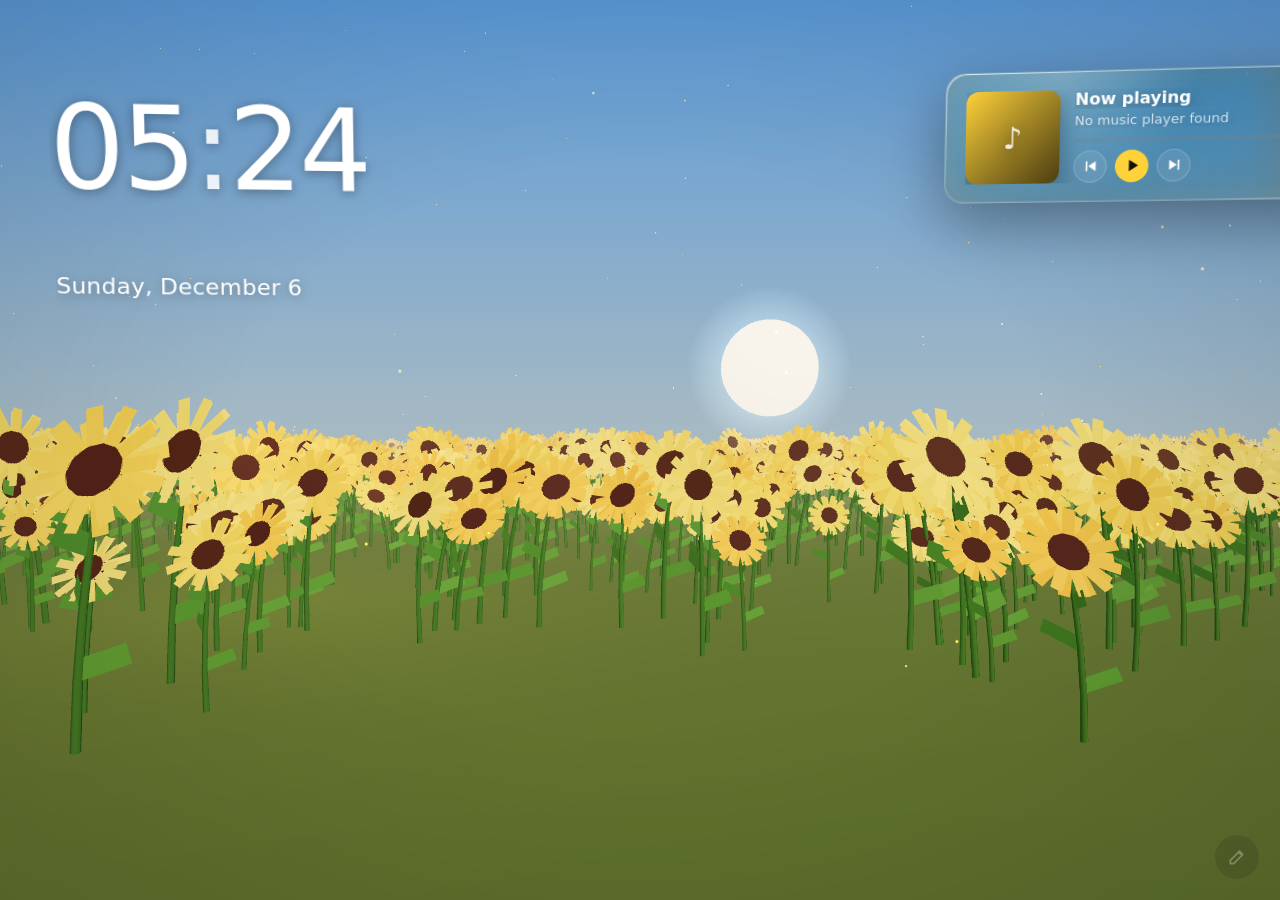
==== commit 2cb2499a: "Aerie 1.0.0 A living 3D desktop for Pop!_OS COSMIC, with an AI that helps you design it (formerly De" ====
--- a/web/index.html
+++ b/web/index.html
@@ -4,8 +4,8 @@
   <meta charset="utf-8">
   <meta name="viewport" content="width=device-width, initial-scale=1">
   <meta http-equiv="Content-Security-Policy" content="default-src 'self'; img-src 'self' blob: data:; media-src 'self' blob:; style-src 'self' 'unsafe-inline'; script-src 'self'; connect-src 'self' blob: data:">
-  <title>Deskscape</title>
-  <link rel="stylesheet" href="css/deskscape.css">
+  <title>Aerie</title>
+  <link rel="stylesheet" href="css/aerie.css">
 </head>
 <body>
   <div id="bg" aria-hidden="true">
--- a/web/css/aerie.css
+++ b/web/css/aerie.css
@@ -0,0 +1,607 @@
+:root {
+  --font: "Fira Sans", system-ui, sans-serif;
+  --font-weight: 300;
+  --accent: #ff9e3d;
+  --text: #f5f3ff;
+  --card: rgba(20, 16, 34, .55);
+  --card-solid: rgba(20, 16, 34, .92);
+  --blur: 18px;
+  --radius: 20px;
+  --edge: rgba(255, 255, 255, .16);
+  --shadow: 0 20px 60px rgba(0, 0, 0, .35);
+  --glow: none;
+  --text-shadow: 0 2px 12px rgba(0, 0, 0, .35);
+  --icon: 48px;
+  --ease: cubic-bezier(.2, .8, .2, 1);
+
+  /* editor panel: fixed palette so it always stays readable, whatever the desktop looks like */
+  --ui-bg: rgba(20, 18, 28, .92);
+  --ui-raised: #23202e;
+  --ui-hover: #2c2839;
+  --ui-line: #353046;
+  --ui-text: #f1eff7;
+  --ui-muted: #b4afc4;
+  --ui-accent: #ffa64d;
+  --ui-danger: #ff7a7a;
+  color-scheme: dark;
+}
+
+* { box-sizing: border-box; }
+html, body { margin: 0; height: 100%; overflow: hidden; background: transparent; }
+body { font-family: var(--font); color: var(--text); user-select: none; -webkit-font-smoothing: antialiased; }
+button { font: inherit; }
+
+/* ---- background ------------------------------------------------------------------ */
+#bg { position: fixed; inset: 0; z-index: 0; overflow: hidden; }
+#bg::after { content: ""; position: absolute; inset: 0; background: rgba(0, 0, 0, var(--dim, 0)); pointer-events: none; }
+#bg-video { position: absolute; inset: 0; width: 100%; height: 100%; object-fit: cover; }
+.blob { display: none; position: absolute; width: 70vmax; height: 70vmax; border-radius: 50%; filter: blur(90px); opacity: .75; mix-blend-mode: screen; }
+#bg[data-type="aurora"] { background: var(--c1); }
+#bg[data-type="aurora"] .blob { display: block; animation: drift var(--speed, 28s) ease-in-out infinite alternate; }
+#bg[data-type="aurora"] .b1 { background: radial-gradient(circle, var(--c2), transparent 65%); left: -15vmax; top: -30vmax; }
+#bg[data-type="aurora"] .b2 { background: radial-gradient(circle, var(--c3), transparent 65%); right: -20vmax; top: -10vmax; animation-delay: calc(var(--speed) / -3); }
+#bg[data-type="aurora"] .b3 { background: radial-gradient(circle, var(--c2), transparent 60%); left: 20vmax; bottom: -45vmax; opacity: .45; animation-delay: calc(var(--speed) / -1.5); }
+@keyframes drift {
+  0% { transform: translate(0, 0) scale(1) rotate(0deg); }
+  50% { transform: translate(12vmax, 6vmax) scale(1.15) rotate(25deg); }
+  100% { transform: translate(-8vmax, 10vmax) scale(.95) rotate(-15deg); }
+}
+#bg[data-type="mesh"] { background: linear-gradient(120deg, var(--c1), var(--c2), var(--c3), var(--c1)); background-size: 400% 400%; animation: flow var(--speed, 28s) ease-in-out infinite; }
+@keyframes flow { 0% { background-position: 0% 50%; } 50% { background-position: 100% 50%; } 100% { background-position: 0% 50%; } }
+#scene { position: fixed; inset: 0; width: 100vw; height: 100vh; z-index: 1; display: block; }
+#vignette { position: fixed; inset: 0; z-index: 1; pointer-events: none; background: radial-gradient(ellipse at center, transparent 45%, rgba(0, 0, 0, .9) 100%); }
+#grain { position: fixed; inset: -50%; z-index: 1; pointer-events: none; mix-blend-mode: overlay; animation: grain 1s steps(6) infinite; }
+@keyframes grain { 0%, 100% { transform: translate(0, 0); } 20% { transform: translate(-3%, 2%); } 40% { transform: translate(2%, -3%); } 60% { transform: translate(-2%, -1%); } 80% { transform: translate(3%, 3%); } }
+
+/* ---- widgets: frame -------------------------------------------------------------- */
+#widgets { position: fixed; inset: 0; z-index: 2; pointer-events: none; perspective: 1400px; }
+.widget {
+  --px: 0px; --py: 0px; --pz: 0px; --rx: 0deg; --ry: 0deg; --crx: 0deg; --cry: 0deg; --gx: 30%; --gy: 0%; --w-accent: var(--accent);
+  position: absolute; pointer-events: auto; padding: 18px 20px; display: flex; isolation: isolate;
+  transform: translate3d(var(--px), var(--py), var(--pz)) rotateX(calc(var(--rx) + var(--crx))) rotateY(calc(var(--ry) + var(--cry)));
+  transform-style: preserve-3d;
+  transition: transform .45s var(--ease), box-shadow .3s, outline-color .2s;
+  border-radius: var(--radius); text-shadow: var(--text-shadow);
+}
+.widget.tilting { transition: transform .08s linear; }
+.widget[hidden] { display: none; }
+.widget.entering { animation: rise .7s var(--ease) both; }
+.no-entrance .widget.entering { animation: none; }
+@keyframes rise { from { opacity: 0; transform: translate3d(0, 22px, 0) scale(.97); filter: blur(6px); } }
+.widget.flash { animation: flash 1.6s ease; }
+@keyframes flash { 30% { box-shadow: 0 0 0 3px var(--w-accent), 0 0 50px var(--w-accent); } }
+
+/* card styles */
+.card-frosted { background: var(--card); backdrop-filter: blur(var(--blur)) saturate(1.4); -webkit-backdrop-filter: blur(var(--blur)) saturate(1.4); border: 1px solid var(--edge); box-shadow: var(--shadow); }
+.card-liquid {
+  background: linear-gradient(135deg, rgba(255, 255, 255, .16), rgba(255, 255, 255, .03) 45%, rgba(255, 255, 255, .08)), var(--card);
+  backdrop-filter: blur(calc(var(--blur) * 1.4)) saturate(1.9) brightness(1.08); -webkit-backdrop-filter: blur(calc(var(--blur) * 1.4)) saturate(1.9) brightness(1.08);
+  box-shadow: var(--shadow), inset 0 1px 0 rgba(255, 255, 255, .45), inset 0 -1px 0 rgba(255, 255, 255, .08), inset 0 0 30px rgba(255, 255, 255, .05);
+  border: 1px solid rgba(255, 255, 255, .22);
+}
+.card-liquid::before {
+  content: ""; position: absolute; inset: 0; border-radius: inherit; pointer-events: none; z-index: -1;
+  background: radial-gradient(circle at var(--gx) var(--gy), rgba(255, 255, 255, .28), transparent 45%);
+  opacity: .8; transition: opacity .3s;
+}
+.card-liquid::after {
+  content: ""; position: absolute; inset: 0; border-radius: inherit; pointer-events: none; padding: 1px;
+  background: linear-gradient(140deg, rgba(255, 255, 255, .7), rgba(255, 255, 255, 0) 30%, rgba(255, 255, 255, 0) 70%, rgba(255, 255, 255, .35));
+  -webkit-mask: linear-gradient(#000 0 0) content-box, linear-gradient(#000 0 0); -webkit-mask-composite: xor; mask-composite: exclude;
+}
+.card-solid { background: var(--card-solid); border: 1px solid var(--edge); box-shadow: var(--shadow); }
+.card-outline { background: transparent; border: 1.5px solid var(--w-accent); box-shadow: 0 0 22px color-mix(in srgb, var(--w-accent) 25%, transparent); }
+.card-neon {
+  background: color-mix(in srgb, var(--card) 70%, transparent); border: 1px solid var(--w-accent);
+  box-shadow: 0 0 12px var(--w-accent), 0 0 40px color-mix(in srgb, var(--w-accent) 45%, transparent), inset 0 0 18px color-mix(in srgb, var(--w-accent) 30%, transparent);
+  backdrop-filter: blur(calc(var(--blur) / 2)); -webkit-backdrop-filter: blur(calc(var(--blur) / 2));
+}
+.card-clear { padding: 0; background: none; border: 0; box-shadow: none; }
+.widget-body { position: relative; width: 100%; height: 100%; display: flex; flex-direction: column; justify-content: center; min-width: 0; overflow: hidden; }
+.ico { width: 1.2em; height: 1.2em; display: block; }
+.empty { opacity: .7; font-size: 14px; text-align: center; padding: 10px; grid-column: 1 / -1; margin: auto; }
+
+/* ---- time --------------------------------------------------------------------------- */
+.widget-clock { container-type: size; }
+.widget-clock .widget-body { align-items: flex-start; }
+.widget-clock .time { font-size: clamp(28px, 58cqh, 180px); font-weight: var(--font-weight); letter-spacing: -.03em; line-height: 1; font-variant-numeric: tabular-nums; }
+.widget-clock .time .colon { animation: blink 2s steps(1) infinite; opacity: .85; }
+@keyframes blink { 50% { opacity: .35; } }
+.widget-clock .time small { font-size: .42em; opacity: .7; }
+.widget-clock .ampm { font-size: 14px; letter-spacing: .25em; color: var(--w-accent); margin-top: 8px; }
+.analog { width: 100%; height: 100%; }
+.analog circle { fill: none; stroke: currentColor; stroke-opacity: .25; stroke-width: 1.5; }
+.analog .tick { stroke: currentColor; stroke-opacity: .6; stroke-width: 1.5; stroke-linecap: round; }
+.analog .h, .analog .m { stroke: currentColor; stroke-linecap: round; }
+.analog .h { stroke-width: 4; } .analog .m { stroke-width: 2.5; }
+.analog .s { stroke: var(--w-accent); stroke-width: 1.2; }
+.analog .pin { fill: var(--w-accent); stroke: none; }
+.widget-date .date { font-size: 22px; font-weight: 500; letter-spacing: .01em; }
+.widget-greeting .greet { font-size: 32px; font-weight: 600; letter-spacing: -.01em; }
+.widget-greeting .greet::first-letter { color: var(--w-accent); }
+.world { gap: 6px; justify-content: space-evenly; }
+.zone { display: grid; grid-template-columns: 1fr auto auto; gap: 10px; align-items: baseline; padding: 6px 0; border-bottom: 1px solid rgba(255, 255, 255, .08); }
+.zone:last-child { border-bottom: 0; }
+.zone-name { font-size: 14px; opacity: .85; }
+.zone-time { font-size: 22px; font-weight: var(--font-weight); font-variant-numeric: tabular-nums; }
+.zone-day { font-size: 12px; color: var(--w-accent); width: 30px; text-align: right; }
+.cd-label { font-size: 13px; text-transform: uppercase; letter-spacing: .14em; color: var(--w-accent); margin-bottom: 8px; }
+.cd-time { display: flex; gap: 14px; font-size: 15px; opacity: .9; font-variant-numeric: tabular-nums; }
+.cd-time b { font-size: 34px; font-weight: var(--font-weight); margin-right: 2px; }
+.timer { align-items: center; gap: 10px; }
+.ring { position: relative; width: min(100%, 150px); aspect-ratio: 1; }
+.ring svg { width: 100%; height: 100%; transform: rotate(-90deg); }
+.ring-bg, .ring-fg { fill: none; stroke-width: 6; }
+.ring-bg { stroke: rgba(127, 127, 127, .22); }
+.ring-fg { stroke: var(--w-accent); stroke-linecap: round; stroke-dasharray: 100; transition: stroke-dashoffset 1s linear; filter: drop-shadow(0 0 6px var(--w-accent)); }
+.widget-timer.break .ring-fg { stroke: #7ee0a1; filter: drop-shadow(0 0 6px #7ee0a1); }
+.ring-text { position: absolute; inset: 0; display: grid; place-content: center; text-align: center; }
+.t-left { font-size: 30px; font-weight: var(--font-weight); font-variant-numeric: tabular-nums; }
+.t-phase { font-size: 12px; letter-spacing: .2em; text-transform: uppercase; opacity: .7; }
+.t-buttons { display: flex; gap: 10px; }
+.t-buttons button, .np-buttons button { display: grid; place-items: center; width: 38px; height: 38px; border-radius: 50%; border: 1px solid rgba(255, 255, 255, .2); background: rgba(255, 255, 255, .08); color: inherit; cursor: pointer; transition: background .2s, transform .15s; }
+.t-buttons button:hover, .np-buttons button:hover { background: rgba(255, 255, 255, .18); transform: scale(1.06); }
+.t-go, .np-play { background: var(--w-accent) !important; color: #170f05 !important; border-color: transparent !important; }
+
+/* ---- info ------------------------------------------------------------------------------ */
+.meter { margin: 5px 0; }
+.meter[hidden] { display: none; }
+.meter-top { display: flex; justify-content: space-between; font-size: 13px; margin-bottom: 5px; opacity: .9; }
+.meter-top b, .net-row b { font-weight: 600; font-variant-numeric: tabular-nums; }
+.bar, .np-bar { height: 7px; border-radius: 99px; background: rgba(127, 127, 127, .25); overflow: hidden; }
+.bar i, .np-bar i { display: block; height: 100%; width: 0; border-radius: inherit; background: linear-gradient(90deg, color-mix(in srgb, var(--w-accent) 60%, #fff), var(--w-accent)); transition: width .8s var(--ease); }
+.meter.hot .bar i { background: #ff6b6b; } .meter.low .bar i { background: #ffcc4d; }
+.net-row { display: flex; justify-content: space-between; font-size: 13px; margin-top: 8px; opacity: .9; }
+.graph-top { display: flex; justify-content: space-between; align-items: baseline; font-size: 13px; margin-bottom: 6px; }
+.graph-val { font-size: 18px; font-weight: 600; font-variant-numeric: tabular-nums; }
+canvas.graph { width: 100%; flex: 1; min-height: 0; }
+.player { flex-direction: row; align-items: center; gap: 14px; }
+.np-art { position: relative; flex: none; height: 100%; aspect-ratio: 1; max-height: 92px; border-radius: calc(var(--radius) * .6); overflow: hidden; background: linear-gradient(135deg, var(--w-accent), color-mix(in srgb, var(--w-accent) 30%, #000)); display: grid; place-items: center; box-shadow: 0 8px 24px rgba(0, 0, 0, .35); }
+.np-art img { position: absolute; inset: 0; width: 100%; height: 100%; object-fit: cover; }
+.np-note { font-size: 30px; color: rgba(255, 255, 255, .85); }
+.widget-nowplaying.playing .np-art { animation: breathe 3s ease-in-out infinite; }
+@keyframes breathe { 50% { transform: scale(1.04); } }
+.np-info { flex: 1; min-width: 0; display: flex; flex-direction: column; gap: 4px; }
+.np-title { font-weight: 600; font-size: 16px; white-space: nowrap; overflow: hidden; text-overflow: ellipsis; }
+.np-artist { font-size: 13px; opacity: .75; white-space: nowrap; overflow: hidden; text-overflow: ellipsis; }
+.np-bar { height: 4px; margin: 6px 0 4px; }
+.np-buttons { display: flex; gap: 8px; }
+.np-buttons button { width: 32px; height: 32px; }
+.widget-moon .widget-body { align-items: center; text-align: center; }
+.moon-svg { width: min(100%, 70%); aspect-ratio: 1; filter: drop-shadow(0 0 18px rgba(255, 250, 220, .35)); }
+.moon-dark { fill: rgba(120, 120, 140, .25); }
+.moon-name { font-weight: 600; margin-top: 6px; }
+.moon-pct { font-size: 12px; opacity: .7; }
+
+/* ---- personal -------------------------------------------------------------------------- */
+.notes { flex: 1; width: 100%; resize: none; border: 0; background: transparent; color: inherit; font: inherit; font-size: 15px; line-height: 1.55; outline: none; user-select: text; }
+.todo { justify-content: flex-start; gap: 8px; }
+.todo-title { font-weight: 600; font-size: 16px; color: var(--w-accent); }
+.todo-list { list-style: none; margin: 0; padding: 0; flex: 1; overflow-y: auto; scrollbar-width: none; }
+.todo-list li { display: flex; align-items: center; gap: 10px; padding: 6px 2px; border-bottom: 1px solid rgba(255, 255, 255, .07); font-size: 14px; }
+.todo-list li.done .todo-text { opacity: .45; text-decoration: line-through; }
+.todo-list input { accent-color: var(--w-accent); width: 17px; height: 17px; flex: none; }
+.todo-text { flex: 1; overflow-wrap: anywhere; }
+.todo-del { opacity: 0; border: 0; background: none; color: inherit; cursor: pointer; padding: 2px; }
+.todo-list li:hover .todo-del, .todo-del:focus-visible { opacity: .6; }
+.todo-add { border: 0; border-top: 1px solid rgba(255, 255, 255, .12); background: transparent; color: inherit; font: inherit; font-size: 14px; padding: 8px 2px 0; outline: none; user-select: text; }
+.quote-text { margin: 0; font-size: 20px; line-height: 1.4; font-style: italic; font-weight: var(--font-weight); }
+.quote-text::before { content: "“"; color: var(--w-accent); font-size: 1.6em; line-height: 0; vertical-align: -.35em; margin-right: 4px; }
+.quote-by { margin-top: 8px; font-size: 13px; opacity: .7; }
+.calendar { width: 100%; }
+.cal-title { font-weight: 600; margin-bottom: 10px; }
+.cal-grid { display: grid; grid-template-columns: repeat(7, 1fr); gap: 4px; text-align: center; font-size: 13px; font-variant-numeric: tabular-nums; }
+.cal-grid span { padding: 5px 0; border-radius: 8px; }
+.cal-grid .dow { font-size: 11px; opacity: .6; text-transform: uppercase; }
+.cal-grid .today { background: var(--w-accent); color: #16121e; font-weight: 700; text-shadow: none; }
+.label { width: 100%; line-height: 1.1; overflow-wrap: anywhere; }
+.widget-image img { width: 100%; height: 100%; border-radius: calc(var(--radius) * .6); }
+.widget-image:not(.card-clear), .widget-slideshow:not(.card-clear) { padding: 8px; }
+.slide { position: absolute; inset: 0; width: 100%; height: 100%; border-radius: calc(var(--radius) * .6); opacity: 0; transform: scale(1.04); transition: opacity 1.4s ease, transform 8s linear; }
+.slide.on { opacity: 1; transform: scale(1.1); }
+
+/* ---- apps -------------------------------------------------------------------------------- */
+.apps { justify-content: flex-start; gap: 10px; }
+.app-search, .search-box {
+  width: 100%; padding: 10px 14px; border-radius: calc(var(--radius) * .6); border: 1px solid rgba(255, 255, 255, .18);
+  background: rgba(0, 0, 0, .22); color: inherit; font: inherit; font-size: 15px; outline: none; transition: border-color .2s, background .2s;
+}
+.app-search:focus, .search-box:focus-within { border-color: var(--w-accent); background: rgba(0, 0, 0, .3); }
+.app-cats, .drawer-cats { display: flex; gap: 6px; overflow-x: auto; scrollbar-width: none; flex: none; }
+.app-cat { flex: none; border: 1px solid rgba(255, 255, 255, .15); background: rgba(255, 255, 255, .06); color: inherit; border-radius: 99px; padding: 5px 12px; font-size: 13px; cursor: pointer; transition: background .2s; }
+.app-cat:hover { background: rgba(255, 255, 255, .14); }
+.app-cat.on { background: var(--w-accent, var(--accent)); color: #160f06; border-color: transparent; font-weight: 600; text-shadow: none; }
+.app-grid { display: grid; grid-template-columns: repeat(var(--cols, 5), minmax(0, 1fr)); gap: 6px; overflow-y: auto; min-height: 0; flex: 1; scrollbar-width: thin; padding: 2px; align-content: start; }
+.app-list { display: flex; flex-direction: column; gap: 2px; overflow-y: auto; flex: 1; min-height: 0; scrollbar-width: thin; }
+.app {
+  position: relative; display: flex; flex-direction: column; align-items: center; gap: 6px; padding: 10px 4px; border: 0; border-radius: 14px;
+  background: transparent; color: inherit; cursor: pointer; transition: background .15s, transform .2s var(--ease); min-width: 0;
+}
+.app.row { flex-direction: row; justify-content: flex-start; gap: 12px; padding: 6px 10px; text-align: left; }
+.app.row img, .app.row .app-fallback { width: 32px; height: 32px; }
+.app:hover, .app:focus-visible { background: rgba(255, 255, 255, .1); outline: none; }
+.app:not(.row):hover { transform: translateY(-2px); }
+.app:focus-visible { box-shadow: 0 0 0 2px var(--w-accent, var(--accent)); }
+.app img, .app-fallback { width: var(--icon); height: var(--icon); object-fit: contain; filter: drop-shadow(0 4px 8px rgba(0, 0, 0, .3)); transition: transform .2s var(--ease); }
+.app:hover img { transform: scale(1.08); }
+.app-fallback { display: grid; place-items: center; border-radius: 30%; background: linear-gradient(135deg, var(--accent), color-mix(in srgb, var(--accent) 50%, #000)); color: #fff; font-weight: 700; font-size: calc(var(--icon) * .45); text-shadow: none; }
+.app-name { font-size: 12px; width: 100%; text-align: center; overflow: hidden; text-overflow: ellipsis; white-space: nowrap; }
+.app.row .app-name { text-align: left; font-size: 14px; }
+.app-star { position: absolute; top: 4px; right: 4px; width: 20px; height: 20px; display: grid; place-items: center; border-radius: 50%; opacity: 0; color: #ffd166; transition: opacity .15s, transform .15s; }
+.app-star .ico { width: 14px; height: 14px; fill: none; stroke: currentColor; stroke-width: 2; }
+.app-star.on { opacity: .95; } .app-star.on .ico { fill: currentColor; }
+.app:hover .app-star { opacity: .9; }
+.app-star:hover { transform: scale(1.2); }
+.app.row .app-star { position: static; margin-left: auto; }
+.app.launching img { animation: pop .6s ease; }
+@keyframes pop { 30% { transform: scale(1.3); } 60% { transform: scale(.9); } }
+.favorites { flex-direction: row; align-items: center; justify-content: center; gap: 8px; }
+.favorites .app { padding: 8px; }
+.widget-dock { padding: 10px 14px; border-radius: 26px; }
+.dock { flex-direction: row; align-items: flex-end; justify-content: center; gap: 4px; overflow: visible; }
+.dock .app { --mag: 1; padding: 4px; transform-origin: bottom center; transform: scale(var(--mag)) translateY(calc((var(--mag) - 1) * -14px)); transition: transform .18s var(--ease); }
+.dock .app:hover { background: transparent; }
+.dock .app img, .dock .app-fallback { width: var(--dock-icon); height: var(--dock-icon); }
+.app-tip { position: absolute; bottom: calc(100% + 8px); left: 50%; transform: translateX(-50%); padding: 4px 10px; border-radius: 8px; background: rgba(15, 12, 22, .9); color: #fff; font-size: 12px; white-space: nowrap; opacity: 0; pointer-events: none; transition: opacity .15s; text-shadow: none; }
+.dock .app:hover .app-tip { opacity: 1; }
+.dock-sep { width: 1px; align-self: stretch; margin: 8px 6px; background: rgba(255, 255, 255, .2); }
+.drawer-ico { width: var(--dock-icon); height: var(--dock-icon); border-radius: 28%; display: grid; place-items: center; background: rgba(255, 255, 255, .12); border: 1px solid rgba(255, 255, 255, .2); }
+.drawer-ico .ico { width: 45%; height: 45%; }
+.search { justify-content: flex-start; overflow: visible; }
+.search-box { display: flex; align-items: center; gap: 10px; padding: 0 14px; height: 100%; max-height: 52px; }
+.search-box .ico { opacity: .7; flex: none; }
+.search-box input { flex: 1; border: 0; background: none; color: inherit; font: inherit; font-size: 16px; outline: none; user-select: text; min-width: 0; height: 100%; }
+.widget-search { overflow: visible; z-index: 3; }
+.search-results { position: absolute; top: calc(100% + 8px); left: 0; right: 0; padding: 6px; border-radius: calc(var(--radius) * .7); background: var(--card-solid); backdrop-filter: blur(var(--blur)); border: 1px solid var(--edge); box-shadow: var(--shadow); }
+.search-results[hidden] { display: none; }
+.web-search { font-size: 14px; opacity: .85; }
+.links { display: grid; grid-template-columns: repeat(auto-fill, minmax(120px, 1fr)); gap: 8px; align-content: center; }
+.link { display: flex; align-items: center; gap: 10px; padding: 8px 10px; border-radius: 12px; border: 1px solid rgba(255, 255, 255, .1); background: rgba(255, 255, 255, .06); color: inherit; cursor: pointer; transition: background .2s, transform .2s var(--ease); text-align: left; min-width: 0; }
+.link:hover { background: rgba(255, 255, 255, .14); transform: translateY(-2px); }
+.link-dot { flex: none; width: 26px; height: 26px; border-radius: 8px; display: grid; place-items: center; background: var(--w-accent); color: #170f05; font-weight: 700; font-size: 13px; text-shadow: none; }
+.link-label { font-size: 13px; overflow: hidden; text-overflow: ellipsis; white-space: nowrap; }
+
+/* ---- app drawer ------------------------------------------------------------------------------ */
+#drawer { position: fixed; inset: 0; z-index: 8; display: grid; place-items: center; background: rgba(5, 4, 10, .25); backdrop-filter: blur(0px); -webkit-backdrop-filter: blur(0px); opacity: 0; transition: opacity .22s ease, backdrop-filter .3s ease; }
+#drawer.shown { opacity: 1; backdrop-filter: blur(28px) saturate(1.3); -webkit-backdrop-filter: blur(28px) saturate(1.3); }
+#drawer[hidden] { display: none; }
+.drawer-panel { width: min(1100px, 92vw); height: min(760px, 84vh); display: flex; flex-direction: column; gap: 14px; padding: 26px; border-radius: 28px; background: rgba(20, 16, 30, .45); border: 1px solid rgba(255, 255, 255, .18); box-shadow: 0 40px 120px rgba(0, 0, 0, .5), inset 0 1px 0 rgba(255, 255, 255, .25); transform: scale(.97) translateY(10px); transition: transform .3s var(--ease); font-family: var(--font); color: var(--text); }
+#drawer.shown .drawer-panel { transform: none; }
+.drawer-top { display: flex; gap: 12px; }
+.drawer-top input { flex: 1; font: inherit; font-size: 20px; padding: 14px 18px; border-radius: 16px; border: 1px solid rgba(255, 255, 255, .2); background: rgba(0, 0, 0, .25); color: inherit; outline: none; user-select: text; }
+.drawer-top input:focus { border-color: var(--accent); }
+.drawer-close { border: 1px solid rgba(255, 255, 255, .2); background: rgba(255, 255, 255, .08); color: inherit; border-radius: 14px; padding: 0 18px; cursor: pointer; }
+.drawer-close:hover { background: rgba(255, 255, 255, .16); }
+.drawer-grid { flex: 1; overflow-y: auto; display: grid; grid-template-columns: repeat(auto-fill, minmax(112px, 1fr)); gap: 8px; align-content: start; scrollbar-width: thin; padding: 4px; }
+.drawer-app { display: flex; flex-direction: column; align-items: center; gap: 8px; padding: 14px 6px; border: 0; border-radius: 18px; background: transparent; color: inherit; cursor: pointer; animation: rise .45s var(--ease) both; transition: background .15s; }
+.drawer-app:hover, .drawer-app:focus-visible { background: rgba(255, 255, 255, .1); outline: none; }
+.drawer-app:focus-visible { box-shadow: 0 0 0 2px var(--accent); }
+.drawer-app img, .drawer-app .app-fallback { width: 64px; height: 64px; object-fit: contain; filter: drop-shadow(0 6px 12px rgba(0, 0, 0, .35)); transition: transform .2s var(--ease); --icon: 64px; }
+.drawer-app:hover img { transform: scale(1.08) translateY(-2px); }
+.drawer-name { font-size: 13px; text-align: center; max-width: 100%; overflow: hidden; text-overflow: ellipsis; white-space: nowrap; }
+
+/* ---- edit mode --------------------------------------------------------------------------------- */
+#widgets.editing .widget { cursor: move; outline: 2px dashed rgba(255, 255, 255, .35); outline-offset: 4px; }
+#widgets.editing .widget.selected { outline: 2px solid var(--ui-accent); }
+#widgets.editing .widget * { pointer-events: none; }
+#widgets.editing .resize-handle { pointer-events: auto; }
+.resize-handle { position: absolute; right: -8px; bottom: -8px; width: 18px; height: 18px; border-radius: 50%; background: var(--ui-accent); border: 3px solid #17151f; cursor: nwse-resize; z-index: 2; }
+
+#edit-button {
+  position: fixed; right: 20px; bottom: 20px; z-index: 5; width: 46px; height: 46px; border-radius: 50%; display: grid; place-items: center;
+  border: 1px solid rgba(255, 255, 255, .22); background: rgba(20, 18, 28, .5); color: #fff; cursor: pointer;
+  backdrop-filter: blur(12px); opacity: .25; transition: opacity .2s, transform .2s var(--ease);
+}
+#edit-button:hover, #edit-button:focus-visible { opacity: 1; transform: scale(1.08) rotate(-8deg); outline: 2px solid var(--ui-accent); outline-offset: 2px; }
+#edit-button svg { width: 20px; height: 20px; }
+#edit-button[hidden] { display: none; }
+
+/* ---- editor panel ------------------------------------------------------------------------------- */
+.panel {
+  position: fixed; top: 16px; right: 16px; bottom: 16px; width: min(400px, calc(100vw - 32px)); z-index: 10;
+  display: flex; flex-direction: column; background: var(--ui-bg); color: var(--ui-text);
+  backdrop-filter: blur(30px) saturate(1.3); -webkit-backdrop-filter: blur(30px) saturate(1.3);
+  border: 1px solid var(--ui-line); border-radius: 20px; box-shadow: 0 30px 80px rgba(0, 0, 0, .55), inset 0 1px 0 rgba(255, 255, 255, .08);
+  font-family: "Fira Sans", system-ui, sans-serif; font-size: 14px; user-select: none; text-shadow: none;
+  animation: slide-in .3s var(--ease);
+}
+@keyframes slide-in { from { transform: translateX(30px); opacity: 0; } }
+.panel[hidden] { display: none; }
+.panel-head { display: flex; align-items: center; justify-content: space-between; padding: 16px 18px 10px; }
+.panel-head h2 { margin: 0; font-size: 19px; font-weight: 600; letter-spacing: -.01em; }
+.panel-head h2 span { color: var(--ui-accent); }
+.tabs { display: flex; gap: 4px; padding: 4px; margin: 0 14px; border-radius: 12px; background: rgba(0, 0, 0, .25); overflow-x: auto; scrollbar-width: none; }
+.tab { flex: 1 0 auto; background: none; border: 0; color: var(--ui-muted); padding: 8px 10px; border-radius: 9px; cursor: pointer; font-size: 13px; transition: background .2s, color .2s; }
+.tab[aria-selected="true"] { color: var(--ui-text); background: var(--ui-raised); box-shadow: 0 2px 8px rgba(0, 0, 0, .3); }
+.tab:hover { color: var(--ui-text); }
+.panel-body { flex: 1; overflow-y: auto; padding: 6px 18px 18px; scrollbar-width: thin; scrollbar-color: var(--ui-line) transparent; }
+.panel-foot { padding: 10px 18px; font-size: 12px; color: var(--ui-muted); border-top: 1px solid var(--ui-line); }
+.group { padding: 14px 0 8px; border-bottom: 1px solid var(--ui-line); }
+.group:last-of-type { border-bottom: 0; }
+.group h3 { margin: 0 0 10px; font-size: 11.5px; text-transform: uppercase; letter-spacing: .1em; color: var(--ui-muted); font-weight: 600; }
+.row { display: flex; align-items: center; justify-content: space-between; gap: 12px; margin: 8px 0; min-height: 30px; }
+.row > label, .row > span { flex: 1; }
+.row.range { display: block; }
+.range-top { display: flex; justify-content: space-between; margin-bottom: 4px; }
+.range-top output { color: var(--ui-muted); font-variant-numeric: tabular-nums; font-size: 13px; }
+.panel input[type="range"] { width: 100%; accent-color: var(--ui-accent); }
+.panel input[type="checkbox"] {
+  appearance: none; -webkit-appearance: none; width: 38px; height: 22px; border-radius: 99px; background: var(--ui-line); position: relative; cursor: pointer; flex: none; transition: background .2s; margin: 0;
+}
+.panel input[type="checkbox"]::after { content: ""; position: absolute; top: 3px; left: 3px; width: 16px; height: 16px; border-radius: 50%; background: #fff; transition: transform .2s var(--ease); box-shadow: 0 1px 3px rgba(0, 0, 0, .4); }
+.panel input[type="checkbox"]:checked { background: var(--ui-accent); }
+.panel input[type="checkbox"]:checked::after { transform: translateX(16px); }
+.panel input[type="checkbox"]:disabled { opacity: .4; }
+.panel select, .panel input[type="text"], .panel input[type="search"], .panel input[type="url"], .panel input[type="datetime-local"], .panel textarea {
+  background: var(--ui-raised); color: var(--ui-text); border: 1px solid var(--ui-line); border-radius: 9px; padding: 7px 10px; font: inherit; max-width: 60%;
+}
+.panel input[type="search"] { max-width: none; width: 100%; }
+.panel input[type="color"] { width: 44px; height: 28px; padding: 0; border: 1px solid var(--ui-line); border-radius: 9px; background: none; cursor: pointer; }
+.panel :focus-visible { outline: 2px solid var(--ui-accent); outline-offset: 2px; }
+.toggle { cursor: pointer; }
+.btn { background: var(--ui-raised); color: var(--ui-text); border: 1px solid var(--ui-line); border-radius: 10px; padding: 8px 13px; font: inherit; cursor: pointer; transition: background .15s, border-color .15s, transform .1s; }
+.btn:hover { background: var(--ui-hover); border-color: var(--ui-muted); }
+.btn:active { transform: scale(.97); }
+.btn.primary { background: var(--ui-accent); color: #1b1307; border-color: transparent; font-weight: 600; }
+.btn.primary:hover { filter: brightness(1.08); }
+.btn.danger { color: var(--ui-danger); }
+.btn.upload { display: inline-block; position: relative; overflow: hidden; margin: 6px 0; }
+.btn.upload input { position: absolute; inset: 0; opacity: 0; cursor: pointer; }
+.actions { flex-wrap: wrap; justify-content: flex-start; gap: 8px; padding-top: 12px; }
+.add-row select { flex: 1; max-width: none; }
+.item-list, .check-list { list-style: none; margin: 8px 0; padding: 0; display: flex; flex-direction: column; gap: 4px; }
+.check-list { max-height: 260px; overflow-y: auto; }
+.item { width: 100%; text-align: left; background: transparent; border: 1px solid transparent; color: var(--ui-text); padding: 9px 11px; border-radius: 10px; cursor: pointer; transition: background .15s; }
+.item:hover { background: var(--ui-raised); }
+.item.active { background: var(--ui-raised); border-color: var(--ui-accent); }
+.item.hidden-item { color: var(--ui-muted); text-decoration: line-through; }
+.item-list .empty { color: var(--ui-muted); }
+.hint { color: var(--ui-muted); font-size: 12.5px; line-height: 1.5; margin: 6px 0; }
+.warn { color: #ffd27a; font-size: 12.5px; line-height: 1.5; }
+.note { padding: 10px 12px; border-radius: 10px; background: rgba(255, 166, 77, .1); border: 1px solid rgba(255, 166, 77, .3); color: var(--ui-text); font-size: 12.5px; line-height: 1.5; margin: 6px 0 10px; }
+.json { width: 100%; max-width: none !important; height: 110px; font-family: "Fira Mono", monospace !important; font-size: 11px !important; user-select: text; }
+.preset-grid { display: grid; grid-template-columns: 1fr 1fr; gap: 10px; }
+.preset {
+  display: flex; flex-direction: column; gap: 0; padding: 0; overflow: hidden; text-align: left; cursor: pointer;
+  background: var(--ui-raised); color: var(--ui-text); border: 1px solid var(--ui-line); border-radius: 14px; transition: transform .2s var(--ease), border-color .2s, box-shadow .2s;
+}
+.preset:hover { transform: translateY(-2px); border-color: var(--ui-muted); box-shadow: 0 10px 24px rgba(0, 0, 0, .35); }
+.preset-thumb { height: 84px; position: relative; overflow: hidden; }
+.preset-thumb .tb-screen { position: absolute; inset: 0; background: none; border: 0; border-radius: 0; }
+.preset-sound { position: absolute; left: 8px; top: 6px; font-size: 10.5px; padding: 2px 7px; border-radius: 99px; background: rgba(0, 0, 0, .45); color: #fff; backdrop-filter: blur(6px); }
+.preset:active { transform: scale(.98); }
+.preset-thumb i { position: absolute; right: 10px; bottom: 10px; width: 18px; height: 18px; border-radius: 50%; box-shadow: 0 0 14px currentColor; }
+.preset-name { padding: 8px 10px 0; font-weight: 600; font-size: 13.5px; }
+.preset-tag { padding: 2px 10px 10px; color: var(--ui-muted); font-size: 11.5px; line-height: 1.35; }
+.segmented { display: flex; gap: 4px; padding: 3px; border-radius: 10px; background: rgba(0, 0, 0, .25); }
+.segmented button { flex: 1; border: 0; background: none; color: var(--ui-muted); padding: 6px 8px; border-radius: 8px; cursor: pointer; font-size: 12.5px; }
+.segmented button[aria-pressed="true"] { background: var(--ui-raised); color: var(--ui-text); box-shadow: 0 2px 6px rgba(0, 0, 0, .3); }
+.mini-list { display: flex; flex-direction: column; gap: 6px; margin: 6px 0; }
+.mini-row { display: flex; gap: 6px; align-items: center; }
+.mini-row input { flex: 1; max-width: none !important; min-width: 0; }
+.mini-row .btn { padding: 6px 9px; }
+.thumbs { display: flex; flex-wrap: wrap; gap: 6px; }
+.thumbs figure { margin: 0; position: relative; width: 64px; height: 44px; border-radius: 8px; overflow: hidden; }
+.thumbs img { width: 100%; height: 100%; object-fit: cover; }
+.thumbs button { position: absolute; top: 2px; right: 2px; border: 0; border-radius: 50%; width: 18px; height: 18px; font-size: 11px; line-height: 1; background: rgba(0, 0, 0, .7); color: #fff; cursor: pointer; }
+
+/* switching presets: a quick fade through black */
+#bg, #scene, #widgets { transition: opacity .28s ease, filter .28s ease; }
+body.switching #bg, body.switching #scene, body.switching #widgets { opacity: 0; filter: blur(6px); }
+
+/* taskbar layouts: a tiny screen with its bars */
+.tb-screen { position: relative; height: 70px; --s: 1; border-radius: 10px; background: linear-gradient(135deg, #2a2340, #11283a); border: 1px solid var(--ui-line); overflow: hidden; }
+.tb-bar { position: absolute; display: flex; justify-content: space-between; align-items: center; gap: 3px; padding: 0 4px; background: rgba(30, 28, 42, .95); border-radius: var(--r, 0); box-shadow: 0 0 0 1px rgba(255, 255, 255, .28), 0 2px 6px rgba(0, 0, 0, .4); }
+.tb-top, .tb-bottom { height: var(--thick); left: 30%; right: 30%; }
+.tb-left, .tb-right { width: var(--thick); top: 22%; bottom: 22%; flex-direction: column; padding: 3px 0; }
+.tb-top { top: 0; } .tb-bottom { bottom: 0; } .tb-left { left: 0; } .tb-right { right: 0; }
+.tb-stretch.tb-top, .tb-stretch.tb-bottom { left: 0; right: 0; }
+.tb-stretch.tb-left, .tb-stretch.tb-right { top: 0; bottom: 0; }
+.tb-float.tb-top { top: 3px; } .tb-float.tb-bottom { bottom: 3px; } .tb-float.tb-left { left: 3px; } .tb-float.tb-right { right: 3px; }
+.tb-float.tb-stretch.tb-top, .tb-float.tb-stretch.tb-bottom { left: 3px; right: 3px; }
+.tb-float.tb-stretch.tb-left, .tb-float.tb-stretch.tb-right { top: 3px; bottom: 3px; }
+.tb-hidden { opacity: .35 !important; outline: 1px dashed rgba(255, 255, 255, .5); background: transparent !important; }
+.tb-zone { display: flex; gap: 2px; align-items: center; }
+.tb-left .tb-zone, .tb-right .tb-zone { flex-direction: column; }
+.tb-zone i { width: 4px; height: 4px; border-radius: 1.5px; background: rgba(255, 255, 255, .85); }
+.tb-bar[data-light] .tb-zone i { background: rgba(0, 0, 0, .6); }
+.tb-now { display: flex; flex-direction: column; gap: 4px; margin-bottom: 12px; }
+.tb-now .tb-screen { height: 110px; }
+.tb-card .tb-screen { border: 0; border-radius: 0; }
+.applets { margin-top: 12px; }
+.applets h4, .pinned h4 { margin: 0 0 6px; font-size: 12.5px; font-weight: 600; color: var(--ui-text); }
+.zone { display: flex; gap: 8px; align-items: flex-start; padding: 6px 0; border-top: 1px dashed var(--ui-line); }
+.zone-label { flex: 0 0 52px; font-size: 12px; color: var(--ui-muted); padding-top: 5px; }
+.chips { display: flex; flex-wrap: wrap; gap: 5px; flex: 1; }
+.chip { display: inline-flex; align-items: center; gap: 2px; padding: 2px 3px 2px 2px; border-radius: 99px; background: var(--ui-raised); border: 1px solid var(--ui-line); font-size: 12px; }
+.chip > span { padding: 0 4px; }
+.chip-empty { font-size: 12px; color: var(--ui-muted); font-style: italic; padding-top: 5px; }
+.btn.chip-btn { padding: 1px 6px; border-radius: 99px; border: 0; background: transparent; color: var(--ui-muted); font-size: 13px; line-height: 1.3; }
+.btn.chip-btn:hover:not(:disabled) { background: var(--ui-hover); color: var(--ui-text); }
+.btn.chip-btn:disabled { opacity: .3; cursor: default; }
+.pin-list { list-style: none; margin: 6px 0; padding: 0; display: flex; flex-direction: column; gap: 3px; }
+.pin-list li { display: flex; align-items: center; gap: 8px; padding: 4px 6px; border-radius: 10px; background: var(--ui-raised); }
+.pin-list li.empty { background: none; color: var(--ui-muted); }
+.pin-list img { width: 22px; height: 22px; }
+.pin-list li > span { flex: 1; font-size: 13px; }
+
+/* online library */
+.lib-grid { display: grid; grid-template-columns: 1fr 1fr; gap: 8px; margin: 10px 0; }
+.lib-item { position: relative; display: flex; flex-direction: column; padding: 0; overflow: hidden; border-radius: 12px; border: 1px solid var(--ui-line); background: var(--ui-raised); color: var(--ui-text); cursor: pointer; text-align: left; transition: transform .2s var(--ease), border-color .2s; }
+.lib-item:hover { transform: translateY(-2px); border-color: var(--ui-muted); }
+.lib-item img { width: 100%; aspect-ratio: 16 / 9; object-fit: cover; background: #15131d; display: block; }
+.lib-name { padding: 6px 8px 8px; font-size: 12px; line-height: 1.3; }
+.lib-item.busy { pointer-events: none; }
+.lib-item.busy::after { content: "Downloading…"; position: absolute; inset: 0; display: grid; place-items: center; background: rgba(10, 8, 16, .7); font-size: 12px; }
+.preset-thumb img { position: absolute; inset: 0; width: 100%; height: 100%; object-fit: cover; }
+.preset-badge { position: absolute; right: 8px; top: 6px; font-size: 10.5px; padding: 2px 7px; border-radius: 99px; background: rgba(0, 0, 0, .5); color: #fff; }
+
+#toast {
+  position: fixed; left: 50%; bottom: 32px; transform: translateX(-50%); z-index: 20; padding: 11px 20px; border-radius: 99px;
+  background: rgba(20, 18, 28, .9); backdrop-filter: blur(14px); color: var(--ui-text); border: 1px solid var(--ui-line); font: 14px "Fira Sans", system-ui, sans-serif;
+  box-shadow: 0 10px 30px rgba(0, 0, 0, .4); text-shadow: none;
+}
+#toast.pop { animation: toast .35s var(--ease); }
+#toast[hidden] { display: none; }
+@keyframes toast { from { opacity: 0; transform: translate(-50%, 12px) scale(.96); } }
+
+.reduce-motion *, .reduce-motion *::before, .reduce-motion *::after { animation: none !important; transition: none !important; }
+@media (prefers-reduced-motion: reduce) { .panel, #toast { animation: none; } }
+
+/* paused while a window covers the desktop: nothing moves, nothing redraws */
+body.paused #bg, body.paused #bg *, body.paused .widget, body.paused .widget * { animation-play-state: paused !important; }
+
+/* taking a picture for the lock screen */
+.snapshot #editor, .snapshot #toast, .snapshot #edit-button, .snapshot #drawer { display: none !important; }
+.snapshot-no-widgets #widgets { display: none !important; }
+.snapshot #widgets .widget { outline: none !important; }
+.snapshot #widgets .resize-handle { display: none !important; }
+#bg[data-type="panorama"] { background: #000; }
+
+/* ---- right-click quick menu -------------------------------------------------------- */
+.quickmenu {
+  position: fixed; z-index: 30; min-width: 230px; padding: 6px; border-radius: 14px;
+  background: rgba(22, 20, 30, .94); backdrop-filter: blur(24px) saturate(1.3); -webkit-backdrop-filter: blur(24px) saturate(1.3);
+  border: 1px solid var(--ui-line); box-shadow: 0 18px 50px rgba(0, 0, 0, .5); color: var(--ui-text);
+  font: 13.5px "Fira Sans", system-ui, sans-serif; text-shadow: none; animation: qm-in .14s var(--ease);
+}
+.quickmenu[hidden] { display: none; }
+@keyframes qm-in { from { transform: translateY(-4px) scale(.98); } }
+.qm-title { padding: 6px 10px 4px; font-size: 11px; text-transform: uppercase; letter-spacing: .08em; color: var(--ui-muted); }
+.qm-item { position: relative; display: flex; align-items: center; justify-content: space-between; gap: 18px; width: 100%; padding: 8px 10px; border: 0; border-radius: 9px; background: none; color: inherit; font: inherit; text-align: left; cursor: pointer; }
+.qm-item:hover, .qm-item:focus-visible { background: var(--ui-hover); outline: none; }
+.qm-item.danger { color: var(--ui-danger); }
+.qm-hint { color: var(--ui-muted); font-size: 12px; }
+.qm-item.has-sub::after { content: "›"; color: var(--ui-muted); font-size: 16px; line-height: 1; }
+.qm-sep { height: 1px; margin: 5px 6px; background: var(--ui-line); }
+.qm-sub {
+  display: none; position: absolute; left: calc(100% + 4px); top: -6px; min-width: 200px; max-height: 70vh; overflow-y: auto; padding: 6px;
+  border-radius: 14px; background: rgba(22, 20, 30, .97); border: 1px solid var(--ui-line); box-shadow: 0 18px 50px rgba(0, 0, 0, .5);
+}
+.qm-item.has-sub:hover > .qm-sub, .qm-item.has-sub.open > .qm-sub, .qm-item.has-sub:focus-within > .qm-sub { display: block; }
+
+/* ---- moving widgets on the desktop ---------------------------------------------------- */
+#arrange-bar {
+  position: fixed; z-index: 25; top: 18px; left: 50%; transform: translateX(-50%); display: flex; align-items: center; gap: 14px;
+  padding: 8px 8px 8px 18px; border-radius: 99px; background: rgba(22, 20, 30, .92); border: 1px solid var(--ui-line);
+  backdrop-filter: blur(20px); color: var(--ui-text); font: 13.5px "Fira Sans", system-ui, sans-serif; box-shadow: 0 12px 34px rgba(0, 0, 0, .45);
+  animation: arrange-in .3s var(--ease); text-shadow: none;
+}
+@keyframes arrange-in { from { transform: translate(-50%, -12px); } }
+#arrange-bar[hidden] { display: none; }
+#arrange-bar button { border: 0; border-radius: 99px; padding: 7px 16px; background: var(--ui-accent); color: #1b1307; font: 600 13.5px "Fira Sans", system-ui, sans-serif; cursor: pointer; }
+.widget.dragging { transition: none !important; cursor: grabbing; z-index: 5; outline: 2px solid var(--ui-accent); outline-offset: 4px; }
+.snapshot #arrange-bar, .snapshot #quickmenu { display: none !important; }
+
+/* ---- settings bits ------------------------------------------------------------------------ */
+.status-line { margin: 4px 0 10px; padding: 8px 10px; border-radius: 10px; background: rgba(255, 255, 255, .05); font-size: 12.5px; color: var(--ui-text); }
+.own-sound { gap: 10px; }
+.own-name { display: flex; flex-direction: column; gap: 1px; }
+.own-name small { margin: 0; font-size: 11.5px; }
+.own-tools { display: flex; align-items: center; gap: 4px; flex: none; }
+.own-tools .btn.upload { margin: 0; padding: 6px 11px; }
+.my-look { position: relative; padding: 0; }
+.my-look-pick { display: flex; flex-direction: column; width: 100%; padding: 0; border: 0; background: none; color: inherit; text-align: left; cursor: pointer; font: inherit; }
+.my-look-del { position: absolute; top: 6px; right: 6px; width: 24px; height: 24px; padding: 0; border-radius: 50%; border: 0; background: rgba(0, 0, 0, .55); color: #fff; cursor: pointer; opacity: 0; transition: opacity .15s; }
+.my-look:hover .my-look-del, .my-look-del:focus-visible { opacity: 1; }
+
+/* ---- lock screen: the overlay used when taking the picture, and the preview ------------ */
+#lock-overlay { display: none; }
+.snapshot #lock-overlay { display: flex; position: fixed; inset: 0; z-index: 40; pointer-events: none; flex-direction: column; justify-content: flex-end; align-items: center; padding: 9vh 8vw; }
+#lock-overlay[data-pos="top"] { justify-content: flex-start; }
+#lock-overlay[data-pos="middle"] { justify-content: center; }
+#lock-overlay .lo-dim { position: absolute; inset: 0; background: rgba(0, 0, 0, var(--dim, 0)); }
+#lock-overlay .lo-msg { position: relative; margin: 0; max-width: 70vw; text-align: center; font: 300 clamp(22px, 3.2vw, 54px) var(--font); color: #fff; text-shadow: 0 2px 18px rgba(0, 0, 0, .55); }
+#lock-overlay .lo-msg:empty { display: none; }
+.lock-preview { position: relative; aspect-ratio: 16 / 9; margin: 8px 0 12px; border-radius: 12px; overflow: hidden; border: 1px solid var(--ui-line); background: linear-gradient(135deg, #2a2340, #11283a); color: #fff; text-shadow: 0 1px 8px rgba(0, 0, 0, .5); }
+.lock-preview img { position: absolute; inset: 0; width: 100%; height: 100%; object-fit: cover; }
+.lp-clock { position: absolute; left: 8%; top: 14%; font: 300 34px "Fira Sans", system-ui, sans-serif; }
+.lp-date { position: absolute; left: 8.5%; top: 36%; font-size: 11px; }
+.lp-user { position: absolute; left: 50%; bottom: 14%; transform: translateX(-50%); display: flex; flex-direction: column; align-items: center; gap: 6px; }
+.lp-avatar { width: 30px; height: 30px; border-radius: 50%; background: rgba(255, 255, 255, .7); }
+.lp-field { padding: 3px 26px; border-radius: 6px; background: rgba(20, 18, 28, .7); font-size: 9.5px; color: #ccc; }
+.lp-tag { position: absolute; right: 8px; top: 6px; font-size: 10px; padding: 1px 7px; border-radius: 99px; background: rgba(0, 0, 0, .5); }
+
+/* =====================================================================================
+   Aerie editor — a calmer, roomier panel. (Overrides the base editor styles above.)
+   ===================================================================================== */
+:root {
+  --ui-bg: rgba(19, 16, 31, .9);
+  --ui-raised: #241f38;
+  --ui-hover: #2e2847;
+  --ui-line: #3a3358;
+  --ui-text: #f3f0fb;
+  --ui-muted: #b7afd0;
+  --ui-accent: #b9a3ff;
+  --ui-warm: #ffb48a;
+  --ui-danger: #ff8a8a;
+}
+.panel {
+  top: 14px; right: 14px; bottom: 14px; width: min(440px, calc(100vw - 28px));
+  border-radius: 24px; border-color: rgba(185, 163, 255, .22);
+  background: linear-gradient(180deg, rgba(30, 24, 52, .94), rgba(17, 14, 28, .94));
+  box-shadow: 0 30px 90px rgba(0, 0, 0, .55), inset 0 1px 0 rgba(255, 255, 255, .07);
+  font-size: 14.5px;
+}
+.panel-head { padding: 16px 16px 12px 18px; gap: 12px; }
+.brand { display: flex; align-items: center; gap: 12px; min-width: 0; }
+.brand img { width: 40px; height: 40px; flex: none; filter: drop-shadow(0 4px 10px rgba(0, 0, 0, .35)); }
+.brand-words { display: flex; flex-direction: column; min-width: 0; }
+.brand-words h2 { margin: 0; font-size: 19px; font-weight: 650; letter-spacing: .01em; }
+.brand-sub { font-size: 12.5px; color: var(--ui-muted); white-space: nowrap; overflow: hidden; text-overflow: ellipsis; }
+.btn { border-radius: 12px; padding: 9px 15px; }
+.btn.primary { background: linear-gradient(135deg, #c7b5ff, #ffb48a); color: #1d1530; box-shadow: 0 6px 18px rgba(185, 163, 255, .25); }
+.btn.link { background: none; border-color: transparent; color: var(--ui-accent); padding: 6px 8px; }
+.btn.small { padding: 6px 11px; font-size: 13px; }
+.tabs { display: grid; grid-template-columns: repeat(5, 1fr); gap: 4px; margin: 0 12px; padding: 5px; border-radius: 16px; background: rgba(0, 0, 0, .28); }
+.tab { display: flex; flex-direction: column; align-items: center; gap: 4px; padding: 8px 2px 7px; border-radius: 12px; font-size: 12px; }
+.tab svg { width: 20px; height: 20px; fill: none; stroke: currentColor; stroke-width: 1.7; stroke-linecap: round; stroke-linejoin: round; }
+.tab[aria-selected="true"] { background: linear-gradient(180deg, #3a3060, #2a2346); color: #fff; box-shadow: 0 4px 14px rgba(0, 0, 0, .3), inset 0 1px 0 rgba(255, 255, 255, .08); }
+.tab[aria-selected="true"] svg { stroke: var(--ui-accent); }
+.panel-body { padding: 10px 14px 18px; }
+.panel-foot { padding: 10px 18px; border-top-color: rgba(255, 255, 255, .06); }
+
+/* sections are cards that fold open */
+details.group { margin: 10px 0; padding: 0; border: 1px solid var(--ui-line); border-radius: 16px; background: rgba(255, 255, 255, .025); overflow: hidden; }
+details.group:last-of-type { border-bottom: 1px solid var(--ui-line); }
+details.group > summary { list-style: none; cursor: pointer; display: grid; grid-template-columns: 1fr auto; grid-template-rows: auto auto; column-gap: 10px; padding: 13px 16px; }
+details.group > summary::-webkit-details-marker { display: none; }
+details.group > summary::after { content: ""; grid-row: 1 / span 2; grid-column: 2; align-self: center; width: 8px; height: 8px; border-right: 2px solid var(--ui-muted); border-bottom: 2px solid var(--ui-muted); transform: rotate(-45deg); transition: transform .2s var(--ease); }
+details.group[open] > summary::after { transform: rotate(45deg); }
+details.group > summary:hover { background: rgba(255, 255, 255, .03); }
+details.group > summary h3 { margin: 0; font-size: 14.5px; text-transform: none; letter-spacing: 0; color: var(--ui-text); font-weight: 600; }
+.sum-hint { grid-column: 1; font-size: 12.5px; color: var(--ui-muted); margin-top: 2px; }
+.group-body { padding: 2px 16px 14px; }
+details.group[open] > summary { border-bottom: 1px solid rgba(255, 255, 255, .05); margin-bottom: 6px; }
+.intro .note { margin-top: 4px; }
+
+/* looks: bigger cards */
+.preset-thumb { height: 104px; }
+.preset { border-radius: 16px; }
+.preset-name { font-size: 14px; }
+
+/* ---- assistant -------------------------------------------------------------------------- */
+.ai-choices { display: grid; grid-template-columns: 1fr; gap: 8px; margin-bottom: 6px; }
+.ai-choice { display: flex; flex-direction: column; align-items: flex-start; gap: 2px; padding: 12px 14px; border-radius: 14px; border: 1px solid var(--ui-line); background: var(--ui-raised); color: var(--ui-text); text-align: left; cursor: pointer; font: inherit; }
+.ai-choice span { font-size: 12.5px; color: var(--ui-muted); }
+.ai-choice.on { border-color: var(--ui-accent); background: linear-gradient(135deg, rgba(185, 163, 255, .16), rgba(255, 180, 138, .08)); }
+.ai { display: flex; flex-direction: column; gap: 10px; height: 100%; }
+.ai-head { display: flex; align-items: center; justify-content: space-between; font-size: 12.5px; color: var(--ui-muted); }
+.ai-log { display: flex; flex-direction: column; gap: 10px; min-height: 240px; max-height: calc(100vh - 360px); overflow-y: auto; padding: 4px 2px; scrollbar-width: thin; }
+.bubble { max-width: 88%; padding: 10px 13px; border-radius: 16px; line-height: 1.45; font-size: 14px; user-select: text; }
+.bubble p { margin: 0; }
+.bubble.ai { align-self: flex-start; background: var(--ui-raised); border: 1px solid var(--ui-line); border-bottom-left-radius: 6px; }
+.bubble.me { align-self: flex-end; background: linear-gradient(135deg, #6f58c9, #9a6fb8); color: #fff; border-bottom-right-radius: 6px; }
+.bubble.err { align-self: flex-start; background: rgba(255, 138, 138, .12); border: 1px solid rgba(255, 138, 138, .35); color: #ffd0d0; }
+.ai-done { margin: 8px 0 6px; padding-left: 18px; font-size: 13px; color: var(--ui-muted); }
+.ai-cosmic { margin-top: 8px; padding-top: 8px; border-top: 1px solid var(--ui-line); display: flex; flex-wrap: wrap; gap: 6px; align-items: center; }
+.ai-cosmic p { flex-basis: 100%; font-size: 13px; }
+.ai-chips { display: flex; flex-wrap: wrap; gap: 6px; }
+.btn.chip-sug { padding: 7px 12px; border-radius: 99px; font-size: 13px; background: rgba(185, 163, 255, .1); border-color: rgba(185, 163, 255, .28); }
+.bubble.typing { display: flex; gap: 5px; padding: 14px; }
+.bubble.typing i { width: 7px; height: 7px; border-radius: 50%; background: var(--ui-muted); animation: typing 1s infinite ease-in-out; }
+.bubble.typing i:nth-child(2) { animation-delay: .15s; } .bubble.typing i:nth-child(3) { animation-delay: .3s; }
+@keyframes typing { 0%, 100% { opacity: .3; transform: translateY(0); } 50% { opacity: 1; transform: translateY(-3px); } }
+.ai-input { display: flex; gap: 8px; align-items: flex-end; }
+.panel .ai-input textarea { flex: 1; max-width: none; resize: none; border-radius: 14px; padding: 10px 12px; font: inherit; line-height: 1.4; }
+.ai-foot { margin: 0; text-align: center; font-size: 11.5px; }
